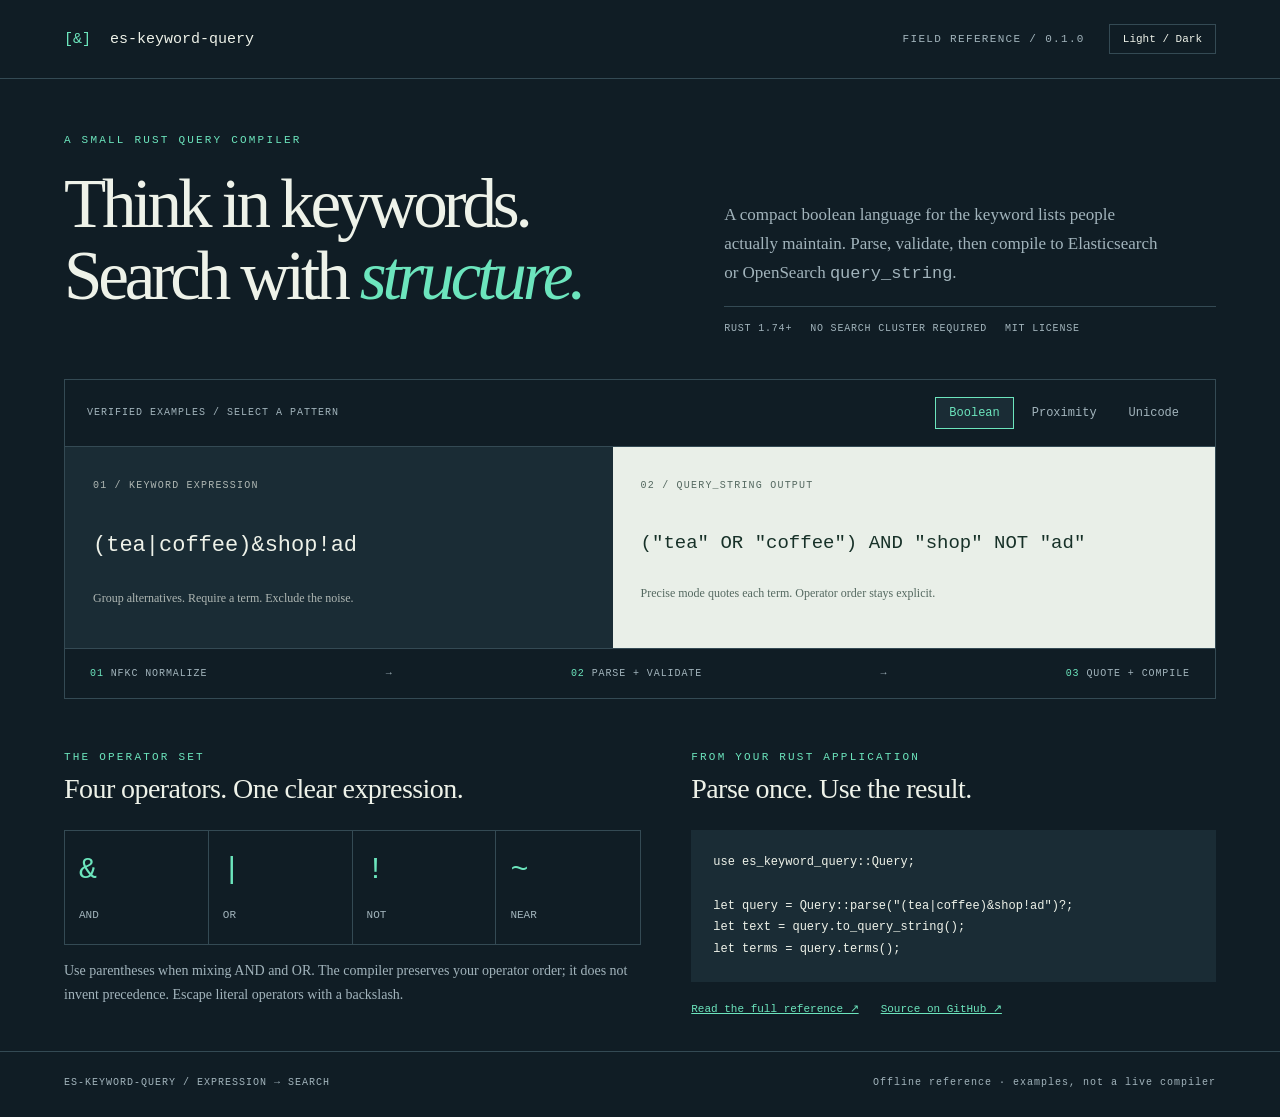
==== docs/index.html @ 901be53a "Give query compiler a field reference and harden query composition" ====
<!doctype html>
<html lang="en"><meta charset="utf-8"><meta name="viewport" content="width=device-width,initial-scale=1"><meta name="color-scheme" content="dark light"><title>es-keyword-query / Field reference</title>
<style>
:root{--bg:#101d25;--panel:#1a2c35;--ink:#eef2e9;--muted:#a2b4bc;--line:#344a54;--mint:#6ce5bd;--output:#e9efe8;--output-ink:#173128;color-scheme:dark}html.light{--bg:#eff1e9;--panel:#e2e7df;--ink:#132c35;--muted:#566e74;--line:#b4c6c5;--mint:#126e55;--output:#172c32;--output-ink:#e9f1e7;color-scheme:light}*{box-sizing:border-box}body{margin:0;background:var(--bg);color:var(--ink);font:15px Georgia,serif}a{color:inherit}button,code,pre,.mono{font-family:"SFMono-Regular",Consolas,monospace}button{cursor:pointer}button:focus-visible,a:focus-visible{outline:2px solid var(--mint);outline-offset:5px}header{display:flex;align-items:center;gap:24px;border-bottom:1px solid var(--line);padding:24px 5vw}header a{text-decoration:none;font:15px monospace}header .mark{color:var(--mint);margin-right:10px}header .edition{margin-left:auto;color:var(--muted);font:11px monospace;letter-spacing:.12em}button.theme{background:none;border:1px solid var(--line);color:var(--ink);padding:8px 13px;font-size:11px}main{max-width:1450px;margin:auto;padding:55px 5vw 30px}.eyebrow{font:11px monospace;letter-spacing:.2em;color:var(--mint)}.intro{display:grid;grid-template-columns:1.2fr 1fr;align-items:end;gap:70px;margin-bottom:45px}h1{font-size:clamp(43px,5.4vw,82px);line-height:1.04;letter-spacing:-.06em;font-weight:normal;margin:22px 0}h1 em{color:var(--mint);font-style:italic}.intro p{color:var(--muted);font-size:17px;line-height:1.7;max-width:440px}.meta{display:flex;gap:18px;border-top:1px solid var(--line);padding-top:16px;font:10px monospace;color:var(--muted);letter-spacing:.08em}.playground{border:1px solid var(--line)}.toolbar{display:flex;align-items:center;gap:20px;padding:17px 22px;border-bottom:1px solid var(--line)}.toolbar span{font:10px monospace;color:var(--muted);letter-spacing:.1em}.tabs{display:flex;flex-wrap:wrap;gap:4px;margin-left:auto}.tabs button{background:transparent;border:1px solid transparent;color:var(--muted);padding:8px 13px;font-size:12px}.tabs button[aria-pressed=true]{border-color:var(--mint);color:var(--mint);background:var(--panel)}.compile{display:grid;grid-template-columns:1fr 1.1fr}.source,.output{padding:28px;min-width:0}.source{background:var(--panel)}.output{background:var(--output);color:var(--output-ink)}.source small,.output small{font:10px monospace;letter-spacing:.12em;opacity:.7}.compile pre{white-space:pre-wrap;overflow-wrap:anywhere;font-size:22px;line-height:1.7;margin:35px 0 25px}.output pre{font-size:19px}.compile p{font-size:12px;opacity:.7;line-height:1.6}.flow{display:flex;align-items:center;justify-content:space-between;gap:15px;padding:19px 25px;font:10px monospace;letter-spacing:.09em;border-top:1px solid var(--line);color:var(--muted)}.flow b{color:var(--mint);font-weight:normal}.reference{display:grid;grid-template-columns:1.1fr 1fr;gap:50px;margin-top:52px}h2{font-size:28px;font-weight:normal;letter-spacing:-.02em;margin:10px 0 25px}.syntax{display:grid;grid-template-columns:repeat(4,1fr);border:1px solid var(--line)}.syntax div{border-right:1px solid var(--line);padding:22px 14px}.syntax div:last-child{border:0}.syntax code{display:block;color:var(--mint);font-size:30px;margin-bottom:18px}.syntax span{font:11px monospace;color:var(--muted)}.note{font-size:14px;line-height:1.7;color:var(--muted)}.install{background:var(--panel);padding:22px;font-size:12px;line-height:1.8;overflow:auto}.install pre{margin:0;white-space:pre-wrap;overflow-wrap:anywhere}.links{display:flex;gap:22px;margin-top:20px;font:11px monospace;color:var(--mint)}footer{border-top:1px solid var(--line);padding:25px 5vw;display:flex;justify-content:space-between;gap:15px;color:var(--muted);font:10px monospace;letter-spacing:.1em}@media(max-width:720px){header{padding:18px 20px;gap:12px}header .edition{display:none}.theme{margin-left:auto}main{padding:32px 20px}.intro,.compile,.reference{grid-template-columns:1fr;gap:22px}.intro{margin-bottom:26px}h1{font-size:50px}.intro p{font-size:16px}.toolbar{align-items:flex-start;flex-direction:column;gap:12px;padding:16px}.tabs{margin:0}.tabs button{padding:7px 10px}.compile{gap:0}.source,.output{padding:22px}.compile pre{font-size:20px;margin:24px 0}.output pre{font-size:17px}.flow{flex-wrap:wrap;line-height:2}.reference{margin-top:32px}.syntax div{padding:18px 12px}footer{line-height:1.6;font-size:9px}.meta{flex-wrap:wrap}}
</style>
<header><a href="../README.md"><span class="mark">[&amp;]</span> es-keyword-query</a><span class="edition">FIELD REFERENCE / 0.1.0</span><button class="theme" type="button" aria-label="Switch color theme">Light / Dark</button></header>
<main><section class="intro"><div><div class="eyebrow">A SMALL RUST QUERY COMPILER</div><h1>Think in keywords.<br />Search with <em>structure.</em></h1></div><div><p>A compact boolean language for the keyword lists people actually maintain. Parse, validate, then compile to Elasticsearch or OpenSearch <code>query_string</code>.</p><div class="meta"><span>RUST 1.74+</span><span>NO SEARCH CLUSTER REQUIRED</span><span>MIT LICENSE</span></div></div></section>
<section class="playground" aria-label="Verified compilation examples"><div class="toolbar"><span>VERIFIED EXAMPLES / SELECT A PATTERN</span><div class="tabs"><button aria-pressed="true" data-example="boolean">Boolean</button><button aria-pressed="false" data-example="proximity">Proximity</button><button aria-pressed="false" data-example="unicode">Unicode</button></div></div><div class="compile"><div class="source"><small>01 / KEYWORD EXPRESSION</small><pre id="input">(tea|coffee)&amp;shop!ad</pre><p id="source-note">Group alternatives. Require a term. Exclude the noise.</p></div><div class="output"><small>02 / QUERY_STRING OUTPUT</small><pre id="output">("tea" OR "coffee") AND "shop" NOT "ad"</pre><p>Precise mode quotes each term. Operator order stays explicit.</p></div></div><div class="flow"><span><b>01</b> NFKC NORMALIZE</span><span>→</span><span><b>02</b> PARSE + VALIDATE</span><span>→</span><span><b>03</b> QUOTE + COMPILE</span></div></section>
<section class="reference"><div><div class="eyebrow">THE OPERATOR SET</div><h2>Four operators. One clear expression.</h2><div class="syntax"><div><code>&amp;</code><span>AND</span></div><div><code>|</code><span>OR</span></div><div><code>!</code><span>NOT</span></div><div><code>~</code><span>NEAR</span></div></div><p class="note">Use parentheses when mixing AND and OR. The compiler preserves your operator order; it does not invent precedence. Escape literal operators with a backslash.</p></div><div><div class="eyebrow">FROM YOUR RUST APPLICATION</div><h2>Parse once. Use the result.</h2><div class="install"><pre>use es_keyword_query::Query;

let query = Query::parse("(tea|coffee)&amp;shop!ad")?;
let text = query.to_query_string();
let terms = query.terms();</pre></div><div class="links"><a href="../README.md">Read the full reference ↗</a><a href="https://github.com/NatLee/es-keyword-query">Source on GitHub ↗</a></div></div></section></main>
<footer><span>ES-KEYWORD-QUERY / EXPRESSION → SEARCH</span><span>Offline reference · examples, not a live compiler</span></footer>
<script>
const examples={boolean:['(tea|coffee)&shop!ad','("tea" OR "coffee") AND "shop" NOT "ad"','Group alternatives. Require a term. Exclude the noise.'],proximity:['(apple pie ~5)&bakery','("apple pie"~5) AND "bakery"','Match a phrase with an explicit slop of 5.'],unicode:['（茶｜咖啡）＆店','("茶" OR "咖啡") AND "店"','NFKC normalization accepts full-width operators.']};
document.querySelectorAll('[data-example]').forEach(button=>button.addEventListener('click',()=>{document.querySelectorAll('[data-example]').forEach(b=>b.setAttribute('aria-pressed',String(b===button)));const example=examples[button.dataset.example];document.querySelector('#input').textContent=example[0];document.querySelector('#output').textContent=example[1];document.querySelector('#source-note').textContent=example[2]}));document.querySelector('.theme').addEventListener('click',()=>document.documentElement.classList.toggle('light'));
</script></html>
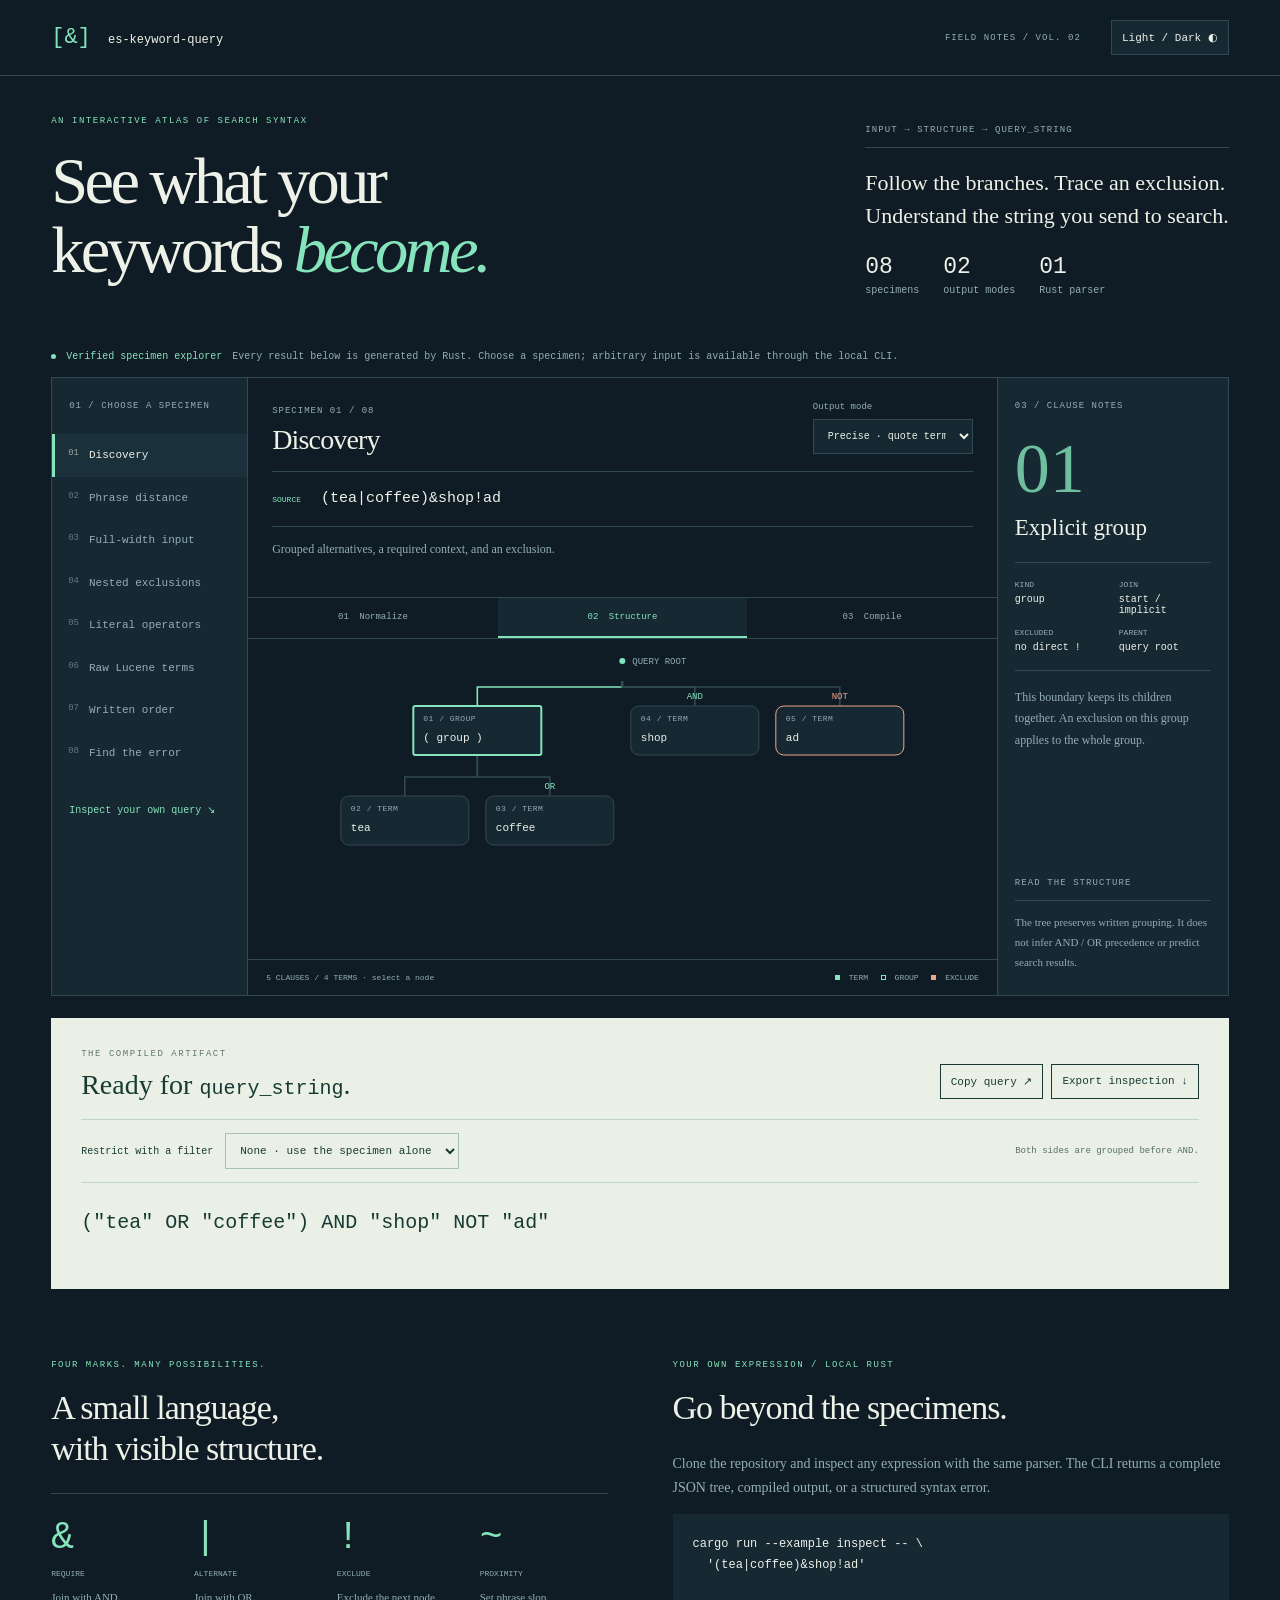
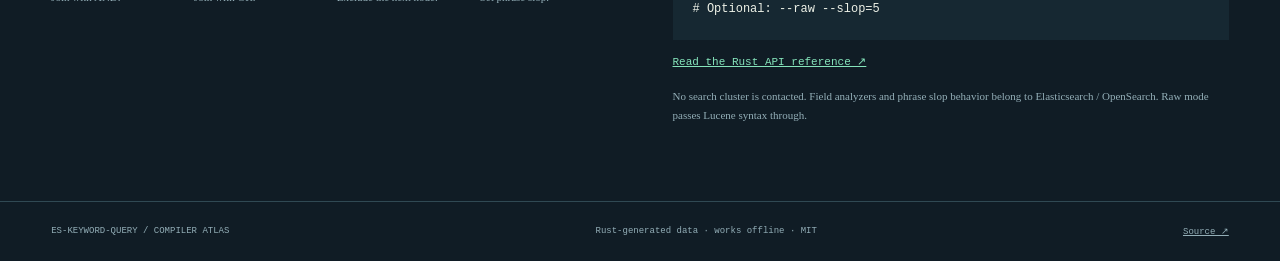
==== commit c578e731: "feat: add verified compiler atlas and clause inspection API" ====
--- a/docs/index.html
+++ b/docs/index.html
@@ -1,18 +1,175 @@
 <!doctype html>
-<html lang="en"><meta charset="utf-8"><meta name="viewport" content="width=device-width,initial-scale=1"><meta name="color-scheme" content="dark light"><title>es-keyword-query / Field reference</title>
-<style>
-:root{--bg:#101d25;--panel:#1a2c35;--ink:#eef2e9;--muted:#a2b4bc;--line:#344a54;--mint:#6ce5bd;--output:#e9efe8;--output-ink:#173128;color-scheme:dark}html.light{--bg:#eff1e9;--panel:#e2e7df;--ink:#132c35;--muted:#566e74;--line:#b4c6c5;--mint:#126e55;--output:#172c32;--output-ink:#e9f1e7;color-scheme:light}*{box-sizing:border-box}body{margin:0;background:var(--bg);color:var(--ink);font:15px Georgia,serif}a{color:inherit}button,code,pre,.mono{font-family:"SFMono-Regular",Consolas,monospace}button{cursor:pointer}button:focus-visible,a:focus-visible{outline:2px solid var(--mint);outline-offset:5px}header{display:flex;align-items:center;gap:24px;border-bottom:1px solid var(--line);padding:24px 5vw}header a{text-decoration:none;font:15px monospace}header .mark{color:var(--mint);margin-right:10px}header .edition{margin-left:auto;color:var(--muted);font:11px monospace;letter-spacing:.12em}button.theme{background:none;border:1px solid var(--line);color:var(--ink);padding:8px 13px;font-size:11px}main{max-width:1450px;margin:auto;padding:55px 5vw 30px}.eyebrow{font:11px monospace;letter-spacing:.2em;color:var(--mint)}.intro{display:grid;grid-template-columns:1.2fr 1fr;align-items:end;gap:70px;margin-bottom:45px}h1{font-size:clamp(43px,5.4vw,82px);line-height:1.04;letter-spacing:-.06em;font-weight:normal;margin:22px 0}h1 em{color:var(--mint);font-style:italic}.intro p{color:var(--muted);font-size:17px;line-height:1.7;max-width:440px}.meta{display:flex;gap:18px;border-top:1px solid var(--line);padding-top:16px;font:10px monospace;color:var(--muted);letter-spacing:.08em}.playground{border:1px solid var(--line)}.toolbar{display:flex;align-items:center;gap:20px;padding:17px 22px;border-bottom:1px solid var(--line)}.toolbar span{font:10px monospace;color:var(--muted);letter-spacing:.1em}.tabs{display:flex;flex-wrap:wrap;gap:4px;margin-left:auto}.tabs button{background:transparent;border:1px solid transparent;color:var(--muted);padding:8px 13px;font-size:12px}.tabs button[aria-pressed=true]{border-color:var(--mint);color:var(--mint);background:var(--panel)}.compile{display:grid;grid-template-columns:1fr 1.1fr}.source,.output{padding:28px;min-width:0}.source{background:var(--panel)}.output{background:var(--output);color:var(--output-ink)}.source small,.output small{font:10px monospace;letter-spacing:.12em;opacity:.7}.compile pre{white-space:pre-wrap;overflow-wrap:anywhere;font-size:22px;line-height:1.7;margin:35px 0 25px}.output pre{font-size:19px}.compile p{font-size:12px;opacity:.7;line-height:1.6}.flow{display:flex;align-items:center;justify-content:space-between;gap:15px;padding:19px 25px;font:10px monospace;letter-spacing:.09em;border-top:1px solid var(--line);color:var(--muted)}.flow b{color:var(--mint);font-weight:normal}.reference{display:grid;grid-template-columns:1.1fr 1fr;gap:50px;margin-top:52px}h2{font-size:28px;font-weight:normal;letter-spacing:-.02em;margin:10px 0 25px}.syntax{display:grid;grid-template-columns:repeat(4,1fr);border:1px solid var(--line)}.syntax div{border-right:1px solid var(--line);padding:22px 14px}.syntax div:last-child{border:0}.syntax code{display:block;color:var(--mint);font-size:30px;margin-bottom:18px}.syntax span{font:11px monospace;color:var(--muted)}.note{font-size:14px;line-height:1.7;color:var(--muted)}.install{background:var(--panel);padding:22px;font-size:12px;line-height:1.8;overflow:auto}.install pre{margin:0;white-space:pre-wrap;overflow-wrap:anywhere}.links{display:flex;gap:22px;margin-top:20px;font:11px monospace;color:var(--mint)}footer{border-top:1px solid var(--line);padding:25px 5vw;display:flex;justify-content:space-between;gap:15px;color:var(--muted);font:10px monospace;letter-spacing:.1em}@media(max-width:720px){header{padding:18px 20px;gap:12px}header .edition{display:none}.theme{margin-left:auto}main{padding:32px 20px}.intro,.compile,.reference{grid-template-columns:1fr;gap:22px}.intro{margin-bottom:26px}h1{font-size:50px}.intro p{font-size:16px}.toolbar{align-items:flex-start;flex-direction:column;gap:12px;padding:16px}.tabs{margin:0}.tabs button{padding:7px 10px}.compile{gap:0}.source,.output{padding:22px}.compile pre{font-size:20px;margin:24px 0}.output pre{font-size:17px}.flow{flex-wrap:wrap;line-height:2}.reference{margin-top:32px}.syntax div{padding:18px 12px}footer{line-height:1.6;font-size:9px}.meta{flex-wrap:wrap}}
-</style>
-<header><a href="../README.md"><span class="mark">[&amp;]</span> es-keyword-query</a><span class="edition">FIELD REFERENCE / 0.1.0</span><button class="theme" type="button" aria-label="Switch color theme">Light / Dark</button></header>
-<main><section class="intro"><div><div class="eyebrow">A SMALL RUST QUERY COMPILER</div><h1>Think in keywords.<br />Search with <em>structure.</em></h1></div><div><p>A compact boolean language for the keyword lists people actually maintain. Parse, validate, then compile to Elasticsearch or OpenSearch <code>query_string</code>.</p><div class="meta"><span>RUST 1.74+</span><span>NO SEARCH CLUSTER REQUIRED</span><span>MIT LICENSE</span></div></div></section>
-<section class="playground" aria-label="Verified compilation examples"><div class="toolbar"><span>VERIFIED EXAMPLES / SELECT A PATTERN</span><div class="tabs"><button aria-pressed="true" data-example="boolean">Boolean</button><button aria-pressed="false" data-example="proximity">Proximity</button><button aria-pressed="false" data-example="unicode">Unicode</button></div></div><div class="compile"><div class="source"><small>01 / KEYWORD EXPRESSION</small><pre id="input">(tea|coffee)&amp;shop!ad</pre><p id="source-note">Group alternatives. Require a term. Exclude the noise.</p></div><div class="output"><small>02 / QUERY_STRING OUTPUT</small><pre id="output">("tea" OR "coffee") AND "shop" NOT "ad"</pre><p>Precise mode quotes each term. Operator order stays explicit.</p></div></div><div class="flow"><span><b>01</b> NFKC NORMALIZE</span><span>→</span><span><b>02</b> PARSE + VALIDATE</span><span>→</span><span><b>03</b> QUOTE + COMPILE</span></div></section>
-<section class="reference"><div><div class="eyebrow">THE OPERATOR SET</div><h2>Four operators. One clear expression.</h2><div class="syntax"><div><code>&amp;</code><span>AND</span></div><div><code>|</code><span>OR</span></div><div><code>!</code><span>NOT</span></div><div><code>~</code><span>NEAR</span></div></div><p class="note">Use parentheses when mixing AND and OR. The compiler preserves your operator order; it does not invent precedence. Escape literal operators with a backslash.</p></div><div><div class="eyebrow">FROM YOUR RUST APPLICATION</div><h2>Parse once. Use the result.</h2><div class="install"><pre>use es_keyword_query::Query;
+<html lang="en">
+  <head>
+    <meta charset="utf-8" />
+    <meta name="viewport" content="width=device-width, initial-scale=1" />
+    <meta name="color-scheme" content="dark light" />
+    <title>Compiler Atlas · es-keyword-query</title>
+    <link rel="stylesheet" href="atlas.css" />
+  </head>
+  <body>
+    <header class="masthead">
+      <a href="../README.md" class="brand"><span>[&]</span> es-keyword-query</a
+      ><span class="edition">FIELD NOTES / VOL. 02</span
+      ><button id="theme" aria-label="Switch color theme">
+        Light / Dark ◐
+      </button>
+    </header>
+    <main>
+      <section class="intro">
+        <div>
+          <div class="eyebrow">AN INTERACTIVE ATLAS OF SEARCH SYNTAX</div>
+          <h1>See what your<br />keywords <em>become.</em></h1>
+        </div>
+        <div class="intro-note">
+          <span class="tiny-rule">INPUT → STRUCTURE → QUERY_STRING</span>
+          <p>
+            Follow the branches. Trace an exclusion.<br />Understand the string
+            you send to search.
+          </p>
+          <div class="ledger">
+            <span><b>08</b> specimens</span><span><b>02</b> output modes</span
+            ><span><b>01</b> Rust parser</span>
+          </div>
+        </div>
+      </section>
+      <div class="atlas-notice">
+        <span class="live-dot"></span><strong>Verified specimen explorer</strong
+        ><span
+          >Every result below is generated by Rust. Choose a specimen; arbitrary
+          input is available through the local CLI.</span
+        >
+      </div>
+      <section class="atlas" aria-label="Compiler explorer">
+        <aside class="specimen-drawer">
+          <div class="panel-kicker">01 / CHOOSE A SPECIMEN</div>
+          <div id="specimens" class="specimens"></div>
+          <a class="cli-link" href="#local-cli">Inspect your own query ↘</a>
+        </aside>
+        <div class="explorer">
+          <div class="specimen-heading">
+            <div>
+              <span id="specimen-number" class="panel-kicker"></span>
+              <h2 id="specimen-title"></h2>
+            </div>
+            <label class="mode-label"
+              >Output mode<select id="mode">
+                <option value="0">Precise · quote terms</option>
+                <option value="1">Raw · pass through</option>
+              </select></label
+            >
+          </div>
+          <div class="input-strip">
+            <span>SOURCE</span><code id="source"></code>
+          </div>
+          <p id="specimen-note" class="specimen-note"></p>
+          <div class="stages" role="tablist" aria-label="Compiler stage">
+            <button role="tab" aria-selected="false" data-stage="normalize">
+              01 <span>Normalize</span></button
+            ><button role="tab" aria-selected="true" data-stage="structure">
+              02 <span>Structure</span></button
+            ><button role="tab" aria-selected="false" data-stage="emit">
+              03 <span>Compile</span>
+            </button>
+          </div>
+          <div
+            id="stage-panel"
+            class="stage-panel"
+            role="tabpanel"
+            tabindex="0"
+          ></div>
+          <div class="diagram-footer">
+            <span id="diagram-caption"></span
+            ><span
+              ><i class="legend-term"></i> TERM
+              <i class="legend-group"></i> GROUP
+              <i class="legend-not"></i> EXCLUDE</span
+            >
+          </div>
+        </div>
+        <aside class="inspector">
+          <div class="panel-kicker">03 / CLAUSE NOTES</div>
+          <div id="clause-notes" aria-live="polite"></div>
+          <div class="inspector-foot">
+            <span class="tiny-rule">READ THE STRUCTURE</span>
+            <p>
+              The tree preserves written grouping. It does not infer AND / OR
+              precedence or predict search results.
+            </p>
+          </div>
+        </aside>
+      </section>
+      <section class="output-workbench">
+        <div class="output-header">
+          <div>
+            <span class="eyebrow">THE COMPILED ARTIFACT</span>
+            <h2>Ready for <code>query_string</code>.</h2>
+          </div>
+          <div class="output-actions">
+            <button id="copy">Copy query ↗</button
+            ><button id="download">Export inspection ↓</button>
+          </div>
+        </div>
+        <div class="filter-row">
+          <label for="filter">Restrict with a filter</label
+          ><select id="filter">
+            <option value="">None · use the specimen alone</option></select
+          ><span>Both sides are grouped before AND.</span>
+        </div>
+        <pre id="compiled" tabindex="0"></pre>
+        <p id="copy-status" role="status"></p>
+      </section>
+      <section class="field-guide">
+        <div class="operator-guide">
+          <span class="eyebrow">FOUR MARKS. MANY POSSIBILITIES.</span>
+          <h2>A small language,<br />with visible structure.</h2>
+          <div class="operator-grid">
+            <div>
+              <b>&amp;</b><span>REQUIRE</span>
+              <p>Join with AND.</p>
+            </div>
+            <div>
+              <b>|</b><span>ALTERNATE</span>
+              <p>Join with OR.</p>
+            </div>
+            <div>
+              <b>!</b><span>EXCLUDE</span>
+              <p>Exclude the next node.</p>
+            </div>
+            <div>
+              <b>~</b><span>PROXIMITY</span>
+              <p>Set phrase slop.</p>
+            </div>
+          </div>
+        </div>
+        <div id="local-cli" class="local-cli">
+          <span class="eyebrow">YOUR OWN EXPRESSION / LOCAL RUST</span>
+          <h2>Go beyond the specimens.</h2>
+          <p>
+            Clone the repository and inspect any expression with the same
+            parser. The CLI returns a complete JSON tree, compiled output, or a
+            structured syntax error.
+          </p>
+          <pre>
+cargo run --example inspect -- \
+  '(tea|coffee)&amp;shop!ad'
 
-let query = Query::parse("(tea|coffee)&amp;shop!ad")?;
-let text = query.to_query_string();
-let terms = query.terms();</pre></div><div class="links"><a href="../README.md">Read the full reference ↗</a><a href="https://github.com/NatLee/es-keyword-query">Source on GitHub ↗</a></div></div></section></main>
-<footer><span>ES-KEYWORD-QUERY / EXPRESSION → SEARCH</span><span>Offline reference · examples, not a live compiler</span></footer>
-<script>
-const examples={boolean:['(tea|coffee)&shop!ad','("tea" OR "coffee") AND "shop" NOT "ad"','Group alternatives. Require a term. Exclude the noise.'],proximity:['(apple pie ~5)&bakery','("apple pie"~5) AND "bakery"','Match a phrase with an explicit slop of 5.'],unicode:['（茶｜咖啡）＆店','("茶" OR "咖啡") AND "店"','NFKC normalization accepts full-width operators.']};
-document.querySelectorAll('[data-example]').forEach(button=>button.addEventListener('click',()=>{document.querySelectorAll('[data-example]').forEach(b=>b.setAttribute('aria-pressed',String(b===button)));const example=examples[button.dataset.example];document.querySelector('#input').textContent=example[0];document.querySelector('#output').textContent=example[1];document.querySelector('#source-note').textContent=example[2]}));document.querySelector('.theme').addEventListener('click',()=>document.documentElement.classList.toggle('light'));
-</script></html>+# Optional: --raw --slop=5</pre>
+          <a href="../README.md">Read the Rust API reference ↗</a>
+          <p class="footnote">
+            No search cluster is contacted. Field analyzers and phrase slop
+            behavior belong to Elasticsearch / OpenSearch. Raw mode passes
+            Lucene syntax through.
+          </p>
+        </div>
+      </section>
+    </main>
+    <footer>
+      <span>ES-KEYWORD-QUERY / COMPILER ATLAS</span
+      ><span>Rust-generated data · works offline · MIT</span
+      ><a href="https://github.com/NatLee/es-keyword-query">Source ↗</a>
+    </footer>
+    <script src="atlas-data.js"></script>
+    <script src="atlas.js"></script>
+  </body>
+</html>
--- a/docs/atlas.css
+++ b/docs/atlas.css
@@ -0,0 +1,827 @@
+:root {
+  --bg: #101c25;
+  --panel: #162832;
+  --panel2: #1a303a;
+  --ink: #edf1e7;
+  --muted: #93aeb7;
+  --line: #304953;
+  --mint: #85e4bb;
+  --coral: #f1a38a;
+  --paper: #eaf0e5;
+  --paperink: #173b32;
+  color-scheme: dark;
+}
+html.light {
+  --bg: #f1f2e9;
+  --panel: #e4e9df;
+  --panel2: #d9e2d5;
+  --ink: #183338;
+  --muted: #516c70;
+  --line: #b8c9bc;
+  --mint: #17654b;
+  --coral: #a3472d;
+  --paper: #173b32;
+  --paperink: #f0f4e8;
+  color-scheme: light;
+}
+* {
+  box-sizing: border-box;
+}
+body {
+  margin: 0;
+  background: var(--bg);
+  color: var(--ink);
+  font:
+    15px Georgia,
+    "Times New Roman",
+    serif;
+}
+button,
+select,
+code,
+pre,
+.eyebrow,
+.panel-kicker,
+.tiny-rule,
+.masthead,
+.ledger,
+.atlas-notice,
+.diagram-footer,
+.filter-row,
+footer {
+  font-family: "SFMono-Regular", Consolas, monospace;
+}
+button,
+select {
+  font-size: 11px;
+  color: var(--ink);
+  background: var(--panel);
+  border: 1px solid var(--line);
+  padding: 10px;
+  cursor: pointer;
+}
+button:hover,
+select:hover {
+  border-color: var(--mint);
+}
+button:focus-visible,
+a:focus-visible,
+select:focus-visible,
+[tabindex]:focus-visible {
+  outline: 2px solid var(--mint);
+  outline-offset: 3px;
+}
+button:disabled {
+  opacity: 0.4;
+  cursor: not-allowed;
+}
+a {
+  color: inherit;
+}
+pre,
+code {
+  overflow-wrap: anywhere;
+}
+pre {
+  white-space: pre-wrap;
+}
+h1,
+h2,
+p {
+  margin-top: 0;
+}
+.masthead {
+  display: flex;
+  align-items: center;
+  gap: 30px;
+  border-bottom: 1px solid var(--line);
+  padding: 20px 4vw;
+  font-size: 12px;
+}
+.brand {
+  text-decoration: none;
+}
+.brand > span {
+  color: var(--mint);
+  font-size: 22px;
+  margin-right: 10px;
+}
+.edition {
+  margin-left: auto;
+  letter-spacing: 0.12em;
+  color: var(--muted);
+  font-size: 9px;
+}
+main {
+  max-width: 1600px;
+  margin: auto;
+  padding: 40px 4vw 65px;
+}
+.intro {
+  display: grid;
+  grid-template-columns: 1.1fr 1fr;
+  align-items: center;
+  gap: 50px;
+  margin: 0 0 32px;
+}
+.eyebrow {
+  font-size: 9px;
+  letter-spacing: 0.17em;
+  color: var(--mint);
+}
+h1 {
+  font-size: clamp(45px, 5.2vw, 78px);
+  font-weight: 400;
+  letter-spacing: -0.055em;
+  line-height: 1.04;
+  margin: 20px 0;
+}
+h1 em {
+  color: var(--mint);
+}
+.intro-note {
+  max-width: 440px;
+  margin-left: auto;
+}
+.tiny-rule {
+  display: block;
+  font-size: 9px;
+  letter-spacing: 0.12em;
+  color: var(--muted);
+  border-bottom: 1px solid var(--line);
+  padding-bottom: 12px;
+}
+.intro-note p {
+  font-size: 22px;
+  line-height: 1.5;
+  margin: 18px 0 22px;
+}
+.ledger {
+  display: flex;
+  gap: 24px;
+  font-size: 10px;
+  color: var(--muted);
+}
+.ledger b {
+  font-weight: 400;
+  font-size: 23px;
+  display: block;
+  color: var(--ink);
+  margin-bottom: 5px;
+}
+.atlas-notice {
+  display: flex;
+  align-items: center;
+  gap: 10px;
+  line-height: 1.7;
+  padding: 12px 0;
+  font-size: 10px;
+  color: var(--muted);
+}
+.atlas-notice strong {
+  font-weight: 500;
+  color: var(--mint);
+  white-space: nowrap;
+}
+.live-dot {
+  width: 5px;
+  height: 5px;
+  border-radius: 50%;
+  background: var(--mint);
+  flex-shrink: 0;
+}
+.atlas {
+  display: grid;
+  grid-template-columns: 195px minmax(0, 1fr) 230px;
+  border: 1px solid var(--line);
+}
+.specimen-drawer,
+.inspector {
+  background: var(--panel);
+  padding: 23px 17px;
+}
+.panel-kicker {
+  font-size: 9px;
+  letter-spacing: 0.11em;
+  color: var(--muted);
+}
+.specimens {
+  margin: 23px -17px 26px;
+}
+.specimens button {
+  border: 0;
+  border-left: 3px solid transparent;
+  background: transparent;
+  padding: 13px 13px;
+  display: flex;
+  gap: 10px;
+  text-align: left;
+  width: 100%;
+  font-size: 11px;
+  color: var(--muted);
+  line-height: 1.5;
+}
+.specimens button span {
+  font-size: 9px;
+  opacity: 0.6;
+}
+.specimens button[aria-pressed="true"] {
+  background: var(--panel2);
+  border-left-color: var(--mint);
+  color: var(--ink);
+}
+.cli-link {
+  color: var(--mint);
+  font: 10px monospace;
+  text-decoration: none;
+}
+.explorer {
+  min-width: 0;
+  border-inline: 1px solid var(--line);
+}
+.specimen-heading {
+  display: flex;
+  justify-content: space-between;
+  align-items: center;
+  gap: 12px;
+  padding: 22px 24px 15px;
+}
+.specimen-heading h2 {
+  font-weight: 400;
+  font-size: 28px;
+  margin: 7px 0 0;
+  letter-spacing: -0.03em;
+}
+.mode-label {
+  display: flex;
+  flex-direction: column;
+  gap: 7px;
+  font: 9px monospace;
+  color: var(--muted);
+}
+.mode-label select {
+  max-width: 160px;
+  font-size: 10px;
+}
+.input-strip {
+  display: flex;
+  gap: 20px;
+  align-items: baseline;
+  margin: 0 24px;
+  padding: 15px 0;
+  border-block: 1px solid var(--line);
+}
+.input-strip > span {
+  font: 8px monospace;
+  color: var(--mint);
+  flex-shrink: 0;
+}
+.input-strip code {
+  font-size: 15px;
+  line-height: 1.6;
+  min-width: 0;
+}
+.specimen-note {
+  color: var(--muted);
+  font-size: 12px;
+  line-height: 1.7;
+  margin: 12px 24px 18px;
+  min-height: 40px;
+}
+.stages {
+  display: flex;
+  border-block: 1px solid var(--line);
+}
+.stages button {
+  flex: 1;
+  border: 0;
+  border-bottom: 2px solid transparent;
+  background: transparent;
+  color: var(--muted);
+  font-size: 9px;
+  padding: 14px 8px;
+}
+.stages button span {
+  margin-left: 5px;
+}
+.stages button[aria-selected="true"] {
+  color: var(--mint);
+  border-bottom-color: var(--mint);
+  background: var(--panel);
+}
+.stage-panel {
+  min-height: 320px;
+  overflow: auto;
+  background-image: radial-gradient(var(--line) 0.7px, transparent 0.7px);
+  background-size: 18px 18px;
+}
+.tree {
+  display: block;
+  width: 100%;
+  min-width: 490px;
+  height: 320px;
+}
+.tree .wire {
+  stroke: var(--line);
+  stroke-width: 1.6;
+  fill: none;
+}
+.tree .wire.active {
+  stroke: var(--mint);
+}
+.tree .node {
+  cursor: pointer;
+  outline: none;
+}
+.tree rect {
+  fill: var(--panel);
+  stroke: var(--line);
+  stroke-width: 1;
+}
+.tree .node:hover rect,
+.tree .node:focus rect,
+.tree .selected rect {
+  stroke: var(--mint);
+  stroke-width: 2;
+}
+.tree .exclude rect {
+  stroke: var(--coral);
+}
+.tree text {
+  fill: var(--ink);
+  font: 11px monospace;
+  pointer-events: none;
+}
+.tree .node-kind {
+  font: 8px monospace;
+  fill: var(--muted);
+  letter-spacing: 0.06em;
+}
+.tree .node-op {
+  fill: var(--mint);
+  font: 9px monospace;
+}
+.tree .exclude .node-op {
+  fill: var(--coral);
+}
+.root-node text {
+  fill: var(--muted);
+  font-size: 9px;
+}
+.root-node circle {
+  fill: var(--mint);
+}
+.diagram-footer {
+  padding: 13px 18px;
+  display: flex;
+  justify-content: space-between;
+  gap: 10px;
+  flex-wrap: wrap;
+  color: var(--muted);
+  font-size: 8px;
+  border-top: 1px solid var(--line);
+}
+.diagram-footer i {
+  display: inline-block;
+  width: 5px;
+  height: 5px;
+  margin: 0 4px 0 8px;
+  background: var(--mint);
+}
+.diagram-footer .legend-group {
+  border: 1px solid var(--mint);
+  background: transparent;
+}
+.diagram-footer .legend-not {
+  background: var(--coral);
+}
+.inspector {
+  display: flex;
+  flex-direction: column;
+}
+.clause-number {
+  font:
+    70px/1 Georgia,
+    serif;
+  color: var(--mint);
+  opacity: 0.8;
+  margin: 23px 0 8px;
+}
+.clause-label {
+  font-size: 23px;
+  line-height: 1.4;
+  overflow-wrap: anywhere;
+  margin-bottom: 17px;
+}
+.clause-meta {
+  display: grid;
+  grid-template-columns: 1fr 1fr;
+  font: 10px monospace;
+  gap: 12px;
+  border-block: 1px solid var(--line);
+  padding: 17px 0;
+  margin-bottom: 16px;
+}
+.clause-meta dt {
+  font-size: 8px;
+  color: var(--muted);
+  margin-bottom: 5px;
+}
+.clause-meta dd {
+  margin: 0;
+}
+.clause-output {
+  font-size: 11px;
+  line-height: 1.8;
+  color: var(--mint);
+  background: var(--bg);
+  padding: 10px;
+}
+.inspector p {
+  font-size: 12px;
+  color: var(--muted);
+  line-height: 1.8;
+}
+.inspector-foot {
+  margin-top: auto;
+  padding-top: 20px;
+}
+.inspector-foot p {
+  font-size: 11px;
+  margin: 12px 0 0;
+}
+.stage-explanation {
+  padding: 30px;
+  display: flex;
+  flex-direction: column;
+  justify-content: center;
+  min-height: 320px;
+}
+.stage-explanation span {
+  font: 9px monospace;
+  letter-spacing: 0.12em;
+  color: var(--mint);
+}
+.stage-explanation pre {
+  font-size: 20px;
+  line-height: 1.6;
+  margin: 17px 0 22px;
+}
+.stage-explanation p {
+  color: var(--muted);
+  font-size: 13px;
+  line-height: 1.8;
+  margin: 0;
+}
+.error-pane {
+  border-left: 3px solid var(--coral);
+  margin: 25px;
+  padding: 20px;
+  background: var(--panel);
+}
+.error-pane h3 {
+  font-weight: 400;
+  font-size: 23px;
+}
+.error-pane p {
+  color: var(--coral);
+  font-family: monospace;
+  font-size: 12px;
+  line-height: 1.7;
+}
+.output-workbench {
+  background: var(--paper);
+  color: var(--paperink);
+  padding: 25px 30px;
+  margin-top: 22px;
+  position: relative;
+}
+.output-header {
+  display: flex;
+  align-items: center;
+  justify-content: space-between;
+  gap: 20px;
+}
+.output-workbench .eyebrow {
+  color: inherit;
+  opacity: 0.65;
+}
+.output-workbench h2 {
+  font-size: 28px;
+  font-weight: 400;
+  margin: 9px 0 18px;
+}
+.output-workbench h2 code {
+  font-size: 20px;
+}
+.output-actions {
+  display: flex;
+  gap: 8px;
+}
+.output-actions button {
+  background: transparent;
+  color: inherit;
+  border-color: currentColor;
+}
+.filter-row {
+  display: flex;
+  align-items: center;
+  gap: 12px;
+  flex-wrap: wrap;
+  border-block: 1px solid #719a8355;
+  padding: 13px 0;
+  font-size: 10px;
+}
+.filter-row select {
+  background: transparent;
+  color: inherit;
+  border-color: #719a8388;
+  max-width: 250px;
+}
+.filter-row > span {
+  margin-left: auto;
+  opacity: 0.7;
+  font-size: 9px;
+}
+.output-workbench pre {
+  font-size: 20px;
+  line-height: 1.7;
+  margin: 23px 0 5px;
+  min-height: 38px;
+}
+.output-workbench #copy-status {
+  font: 10px monospace;
+  margin: 6px 0 0;
+  min-height: 14px;
+}
+.field-guide {
+  display: grid;
+  grid-template-columns: 1fr 1fr;
+  gap: 65px;
+  margin-top: 65px;
+}
+.field-guide h2 {
+  font-size: 34px;
+  font-weight: 400;
+  letter-spacing: -0.03em;
+  line-height: 1.2;
+  margin: 17px 0 23px;
+}
+.operator-grid {
+  display: grid;
+  grid-template-columns: repeat(4, 1fr);
+  border-top: 1px solid var(--line);
+  padding-top: 22px;
+  gap: 15px;
+}
+.operator-grid b {
+  display: block;
+  font: 38px monospace;
+  color: var(--mint);
+  font-weight: 400;
+}
+.operator-grid span {
+  font: 8px monospace;
+  color: var(--muted);
+  display: block;
+  margin: 10px 0;
+}
+.operator-grid p {
+  font-size: 11px;
+  line-height: 1.8;
+  color: var(--muted);
+}
+.local-cli p {
+  font-size: 14px;
+  line-height: 1.7;
+  color: var(--muted);
+}
+.local-cli pre {
+  background: var(--panel);
+  padding: 20px;
+  font-size: 12px;
+  line-height: 1.8;
+}
+.local-cli a {
+  font: 11px monospace;
+  color: var(--mint);
+}
+.local-cli .footnote {
+  font-size: 11px;
+  margin-top: 18px;
+}
+footer {
+  padding: 24px 4vw;
+  border-top: 1px solid var(--line);
+  display: flex;
+  justify-content: space-between;
+  gap: 15px;
+  font-size: 9px;
+  color: var(--muted);
+}
+@media (max-width: 1150px) {
+  .atlas {
+    grid-template-columns: 170px minmax(0, 1fr);
+  }
+  .inspector {
+    grid-column: 1/-1;
+    display: grid;
+    grid-template-columns: 1fr 2fr 1fr;
+    align-items: center;
+    gap: 20px;
+    border-top: 1px solid var(--line);
+  }
+  .clause-number {
+    font-size: 35px;
+    margin: 5px 0;
+  }
+  .clause-label {
+    font-size: 20px;
+    margin: 0;
+  }
+  .clause-meta {
+    margin: 10px 0;
+    padding: 10px 0;
+  }
+  .inspector-foot {
+    padding: 0;
+  }
+  .explorer {
+    border-right: 0;
+  }
+  .intro {
+    gap: 30px;
+  }
+}
+@media (max-width: 720px) {
+  .masthead {
+    padding: 17px 20px;
+    gap: 10px;
+  }
+  .edition {
+    display: none;
+  }
+  .masthead button {
+    margin-left: auto;
+    font-size: 9px;
+  }
+  main {
+    padding: 30px 18px 40px;
+  }
+  .intro {
+    grid-template-columns: 1fr;
+    gap: 10px;
+  }
+  .intro-note {
+    margin: 0;
+    max-width: none;
+  }
+  .intro-note p {
+    font-size: 18px;
+  }
+  .ledger {
+    gap: 30px;
+  }
+  h1 {
+    font-size: 52px;
+  }
+  .atlas-notice {
+    align-items: flex-start;
+    flex-wrap: wrap;
+    gap: 7px;
+  }
+  .atlas-notice > span:last-child {
+    flex-basis: 100%;
+    padding-bottom: 8px;
+  }
+  .live-dot {
+    margin-top: 6px;
+  }
+  .atlas {
+    grid-template-columns: 1fr;
+  }
+  .specimen-drawer {
+    padding: 16px;
+  }
+  .specimens {
+    display: flex;
+    overflow-x: auto;
+    margin: 15px -16px;
+  }
+  .specimens button {
+    width: 140px;
+    flex-shrink: 0;
+    border-left: 0;
+    border-bottom: 2px solid transparent;
+    padding: 12px;
+  }
+  .specimens button[aria-pressed="true"] {
+    border-bottom-color: var(--mint);
+  }
+  .explorer {
+    border-left: 0;
+    border-top: 1px solid var(--line);
+  }
+  .specimen-heading {
+    padding: 20px 16px 15px;
+  }
+  .specimen-heading h2 {
+    font-size: 25px;
+  }
+  .mode-label select {
+    max-width: 135px;
+  }
+  .input-strip {
+    margin-inline: 16px;
+    gap: 12px;
+  }
+  .specimen-note {
+    margin-inline: 16px;
+  }
+  .inspector {
+    display: block;
+    padding: 20px;
+  }
+  .inspector #clause-notes {
+    margin-top: 10px;
+  }
+  .clause-number {
+    float: left;
+    margin-right: 18px;
+  }
+  .clause-meta {
+    clear: both;
+  }
+  .inspector-foot {
+    padding-top: 10px;
+  }
+  .stage-panel {
+    min-height: 300px;
+  }
+  .output-workbench {
+    padding: 23px 20px;
+  }
+  .output-header {
+    align-items: flex-start;
+    flex-direction: column;
+    gap: 0;
+  }
+  .output-actions {
+    margin-bottom: 16px;
+  }
+  .output-workbench h2 {
+    font-size: 26px;
+  }
+  .filter-row > span {
+    margin-left: 0;
+  }
+  .filter-row select {
+    max-width: 100%;
+  }
+  .output-workbench pre {
+    font-size: 16px;
+  }
+  .field-guide {
+    grid-template-columns: 1fr;
+    gap: 32px;
+    margin-top: 40px;
+  }
+  .field-guide h2 {
+    font-size: 30px;
+  }
+  footer {
+    flex-wrap: wrap;
+    font-size: 8px;
+  }
+  .diagram-footer {
+    font-size: 7px;
+  }
+  .stage-explanation {
+    padding: 24px;
+  }
+  .stage-explanation pre {
+    font-size: 17px;
+  }
+}
+@media (prefers-reduced-motion: no-preference) {
+  .node rect {
+    transition: stroke 0.15s;
+  }
+  .atlas {
+    animation: arrive 0.5s ease both;
+  }
+  @keyframes arrive {
+    from {
+      opacity: 0;
+      transform: translateY(10px);
+    }
+    to {
+      opacity: 1;
+      transform: none;
+    }
+  }
+}
+/* Allow the horizontal specimen strip to scroll inside its mobile grid track. */
+.specimen-drawer {
+  min-width: 0;
+}
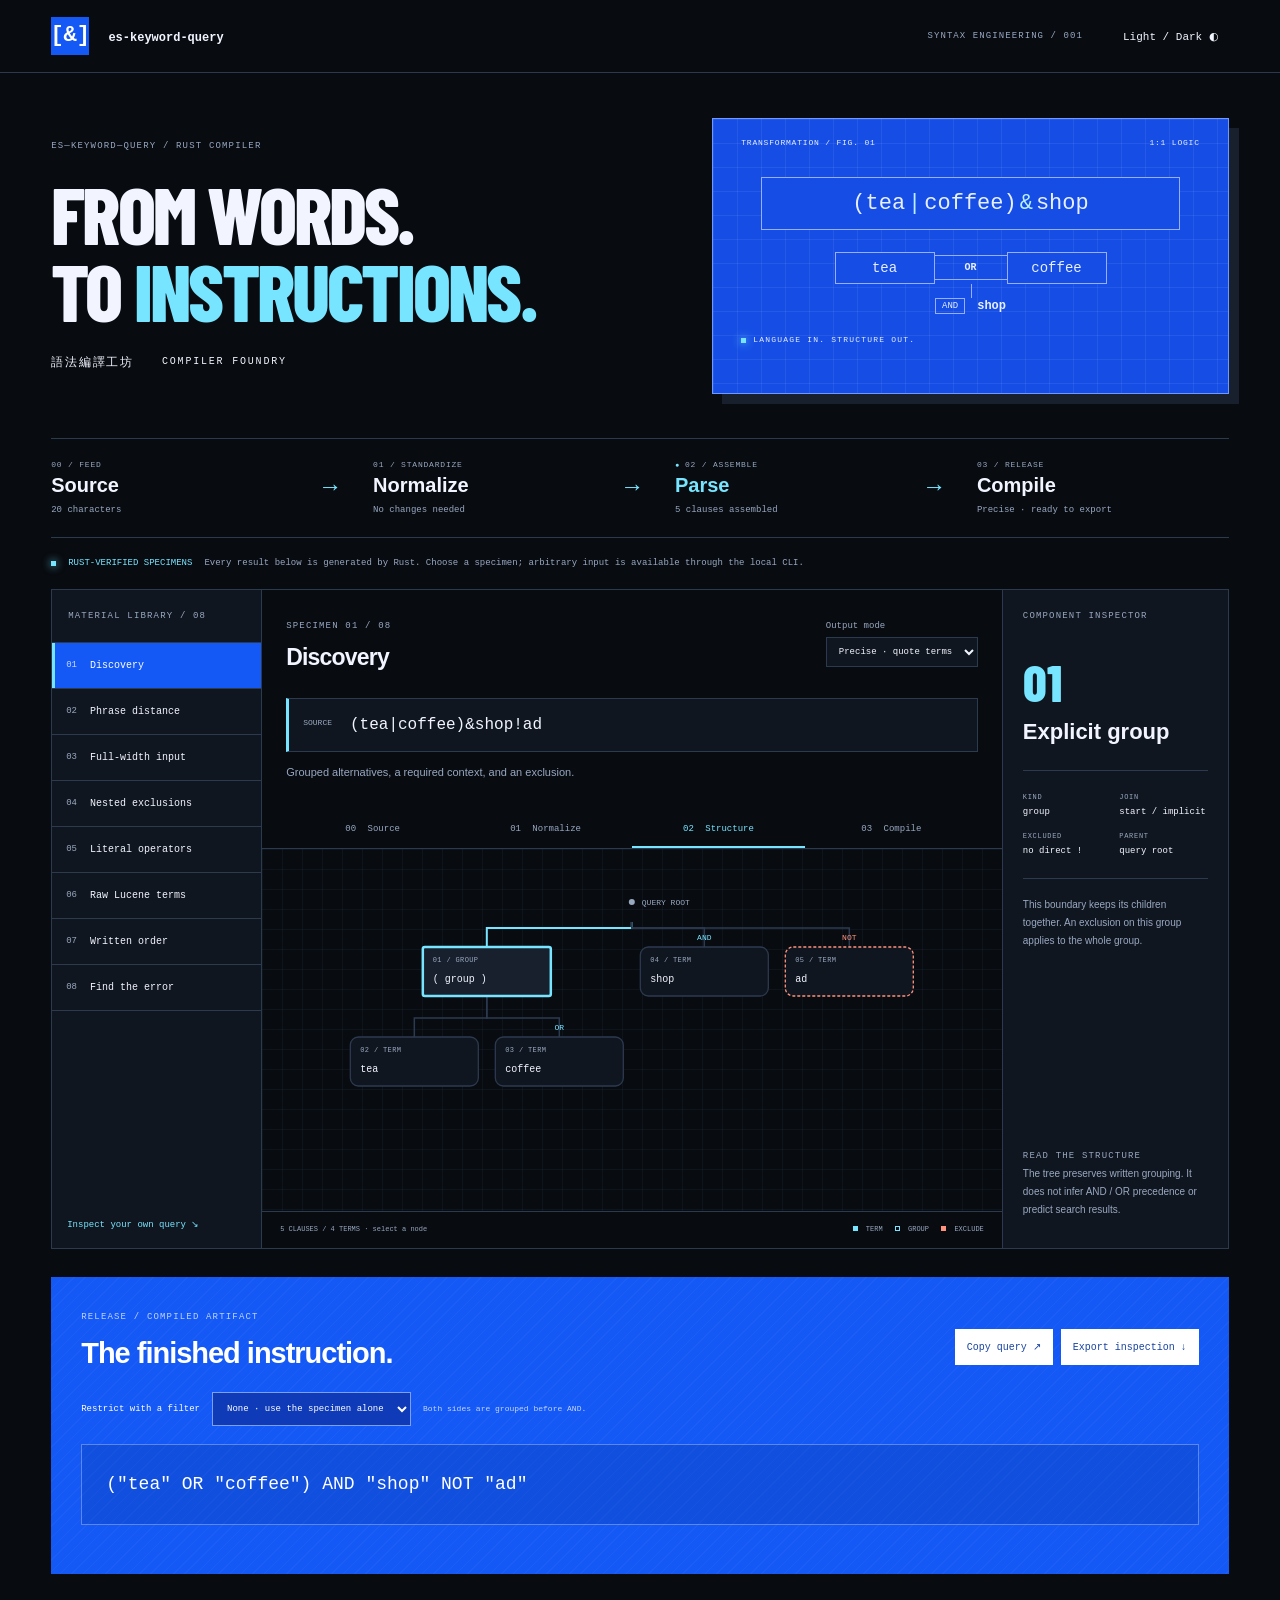
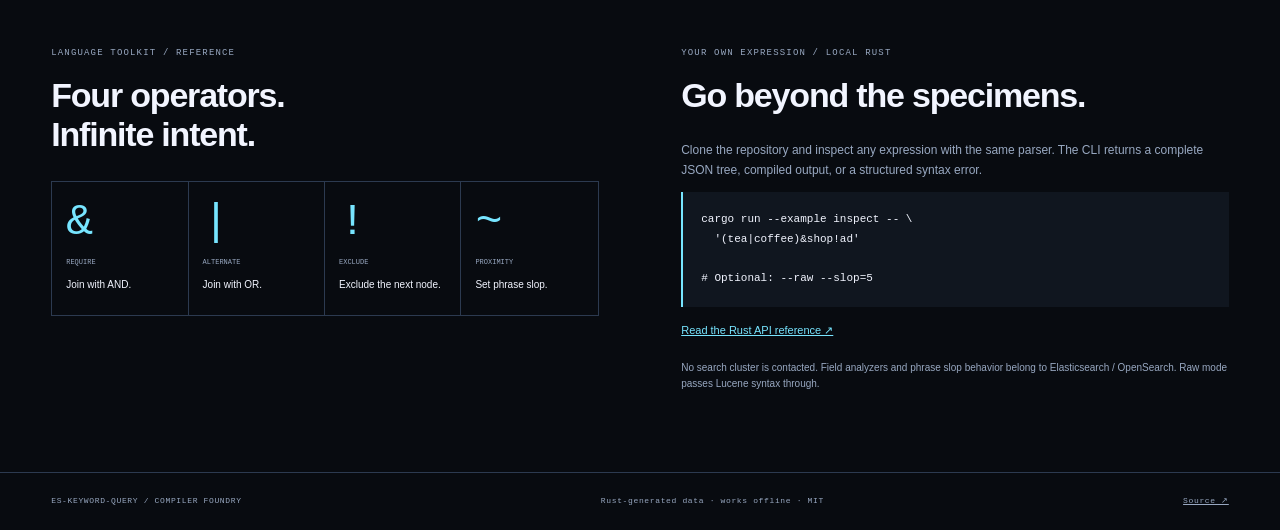
==== commit b1daa9a4: "Build a blueprint-inspired Compiler Foundry" ====
--- a/docs/index.html
+++ b/docs/index.html
@@ -4,37 +4,69 @@
     <meta charset="utf-8" />
     <meta name="viewport" content="width=device-width, initial-scale=1" />
     <meta name="color-scheme" content="dark light" />
-    <title>Compiler Atlas · es-keyword-query</title>
+    <title>Compiler Foundry · es-keyword-query</title>
     <link rel="stylesheet" href="atlas.css" />
   </head>
   <body>
     <header class="masthead">
       <a href="../README.md" class="brand"><span>[&]</span> es-keyword-query</a
-      ><span class="edition">FIELD NOTES / VOL. 02</span
+      ><span class="edition">SYNTAX ENGINEERING / 001</span
       ><button id="theme" aria-label="Switch color theme">
         Light / Dark ◐
       </button>
     </header>
     <main>
       <section class="intro">
-        <div>
-          <div class="eyebrow">AN INTERACTIVE ATLAS OF SEARCH SYNTAX</div>
-          <h1>See what your<br />keywords <em>become.</em></h1>
-        </div>
-        <div class="intro-note">
-          <span class="tiny-rule">INPUT → STRUCTURE → QUERY_STRING</span>
-          <p>
-            Follow the branches. Trace an exclusion.<br />Understand the string
-            you send to search.
-          </p>
-          <div class="ledger">
-            <span><b>08</b> specimens</span><span><b>02</b> output modes</span
-            ><span><b>01</b> Rust parser</span>
-          </div>
+        <div class="foundry-title">
+          <div class="eyebrow">ES—KEYWORD—QUERY / RUST COMPILER</div>
+          <h1>
+            From words.<br /><span class="headline-line"
+              >To <em>instructions.</em></span
+            >
+          </h1>
+          <div class="intro-subline">
+            <span>語法編譯工坊</span><span>COMPILER FOUNDRY</span>
+          </div>
+        </div>
+        <div class="foundry-schematic" aria-hidden="true">
+          <div class="schematic-label">
+            <span>TRANSFORMATION / FIG. 01</span><span>1:1 LOGIC</span>
+          </div>
+          <div class="schematic-input">
+            (tea<span>|</span>coffee)<span>&amp;</span>shop
+          </div>
+          <div class="circuit-branches">
+            <span>tea</span><b>OR</b><span>coffee</span>
+          </div>
+          <div class="circuit-output">
+            <span>AND</span><strong>shop</strong>
+          </div>
+          <div class="schematic-foot"><i></i> LANGUAGE IN. STRUCTURE OUT.</div>
+        </div>
+      </section>
+      <section class="production-line" aria-label="Compilation pipeline">
+        <div data-pipeline="source">
+          <small>00 / FEED</small><strong>Source</strong
+          ><span id="pipeline-source"></span>
+        </div>
+        <b>→</b>
+        <div data-pipeline="normalize">
+          <small>01 / STANDARDIZE</small><strong>Normalize</strong
+          ><span id="pipeline-normalize"></span>
+        </div>
+        <b>→</b>
+        <div data-pipeline="structure">
+          <small>02 / ASSEMBLE</small><strong>Parse</strong
+          ><span id="pipeline-parse"></span>
+        </div>
+        <b>→</b>
+        <div data-pipeline="emit">
+          <small>03 / RELEASE</small><strong>Compile</strong
+          ><span id="pipeline-compile"></span>
         </div>
       </section>
       <div class="atlas-notice">
-        <span class="live-dot"></span><strong>Verified specimen explorer</strong
+        <span class="live-dot"></span><strong>RUST-VERIFIED SPECIMENS</strong
         ><span
           >Every result below is generated by Rust. Choose a specimen; arbitrary
           input is available through the local CLI.</span
@@ -42,7 +74,7 @@
       </div>
       <section class="atlas" aria-label="Compiler explorer">
         <aside class="specimen-drawer">
-          <div class="panel-kicker">01 / CHOOSE A SPECIMEN</div>
+          <div class="panel-kicker">MATERIAL LIBRARY / 08</div>
           <div id="specimens" class="specimens"></div>
           <a class="cli-link" href="#local-cli">Inspect your own query ↘</a>
         </aside>
@@ -64,6 +96,9 @@
           </div>
           <p id="specimen-note" class="specimen-note"></p>
           <div class="stages" role="tablist" aria-label="Compiler stage">
+            <button role="tab" aria-selected="false" data-stage="source">
+              00 <span>Source</span>
+            </button>
             <button role="tab" aria-selected="false" data-stage="normalize">
               01 <span>Normalize</span></button
             ><button role="tab" aria-selected="true" data-stage="structure">
@@ -88,7 +123,7 @@
           </div>
         </div>
         <aside class="inspector">
-          <div class="panel-kicker">03 / CLAUSE NOTES</div>
+          <div class="panel-kicker">COMPONENT INSPECTOR</div>
           <div id="clause-notes" aria-live="polite"></div>
           <div class="inspector-foot">
             <span class="tiny-rule">READ THE STRUCTURE</span>
@@ -102,8 +137,8 @@
       <section class="output-workbench">
         <div class="output-header">
           <div>
-            <span class="eyebrow">THE COMPILED ARTIFACT</span>
-            <h2>Ready for <code>query_string</code>.</h2>
+            <span class="eyebrow">RELEASE / COMPILED ARTIFACT</span>
+            <h2>The finished instruction.</h2>
           </div>
           <div class="output-actions">
             <button id="copy">Copy query ↗</button
@@ -121,8 +156,8 @@
       </section>
       <section class="field-guide">
         <div class="operator-guide">
-          <span class="eyebrow">FOUR MARKS. MANY POSSIBILITIES.</span>
-          <h2>A small language,<br />with visible structure.</h2>
+          <span class="eyebrow">LANGUAGE TOOLKIT / REFERENCE</span>
+          <h2>Four operators.<br />Infinite intent.</h2>
           <div class="operator-grid">
             <div>
               <b>&amp;</b><span>REQUIRE</span>
@@ -154,7 +189,8 @@
 cargo run --example inspect -- \
   '(tea|coffee)&amp;shop!ad'
 
-# Optional: --raw --slop=5</pre>
+# Optional: --raw --slop=5</pre
+          >
           <a href="../README.md">Read the Rust API reference ↗</a>
           <p class="footnote">
             No search cluster is contacted. Field analyzers and phrase slop
@@ -165,7 +201,7 @@
       </section>
     </main>
     <footer>
-      <span>ES-KEYWORD-QUERY / COMPILER ATLAS</span
+      <span>ES-KEYWORD-QUERY / COMPILER FOUNDRY</span
       ><span>Rust-generated data · works offline · MIT</span
       ><a href="https://github.com/NatLee/es-keyword-query">Source ↗</a>
     </footer>
--- a/docs/atlas.css
+++ b/docs/atlas.css
@@ -1,27 +1,36 @@
+@font-face {
+  font-family: "Barlow Condensed";
+  font-style: normal;
+  font-weight: 800;
+  font-display: swap;
+  src: url("fonts/barlow-condensed-latin-800-normal.woff2") format("woff2");
+}
 :root {
-  --bg: #101c25;
-  --panel: #162832;
-  --panel2: #1a303a;
-  --ink: #edf1e7;
-  --muted: #93aeb7;
-  --line: #304953;
-  --mint: #85e4bb;
-  --coral: #f1a38a;
-  --paper: #eaf0e5;
-  --paperink: #173b32;
+  --bg: #080b10;
+  --panel: #10161f;
+  --panel2: #18202d;
+  --ink: #f2f5ff;
+  --muted: #98a8c1;
+  --line: #2c3a50;
+  --mint: #77e5ff;
+  --coral: #ff927c;
+  --paper: #1458f5;
+  --paperink: #fff;
+  --grid: #6382a614;
   color-scheme: dark;
 }
 html.light {
-  --bg: #f1f2e9;
-  --panel: #e4e9df;
-  --panel2: #d9e2d5;
-  --ink: #183338;
-  --muted: #516c70;
-  --line: #b8c9bc;
-  --mint: #17654b;
-  --coral: #a3472d;
-  --paper: #173b32;
-  --paperink: #f0f4e8;
+  --bg: #eef2fa;
+  --panel: #fff;
+  --panel2: #e3eafa;
+  --ink: #14213f;
+  --muted: #596a88;
+  --line: #b9c7e1;
+  --mint: #164fe5;
+  --coral: #b23a2a;
+  --paper: #184ee2;
+  --paperink: #fff;
+  --grid: #254db00d;
   color-scheme: light;
 }
 * {
@@ -32,9 +41,9 @@
   background: var(--bg);
   color: var(--ink);
   font:
-    15px Georgia,
-    "Times New Roman",
-    serif;
+    14px/1.6 "Avenir Next",
+    Verdana,
+    sans-serif;
 }
 button,
 select,
@@ -48,7 +57,11 @@
 .atlas-notice,
 .diagram-footer,
 .filter-row,
-footer {
+footer,
+.production-line,
+.schematic-label,
+.schematic-foot,
+.intro-subline {
   font-family: "SFMono-Regular", Consolas, monospace;
 }
 button,
@@ -90,21 +103,32 @@
 p {
   margin-top: 0;
 }
+h2 {
+  font-weight: 600;
+  letter-spacing: -0.035em;
+}
 .masthead {
   display: flex;
   align-items: center;
   gap: 30px;
   border-bottom: 1px solid var(--line);
-  padding: 20px 4vw;
+  padding: 17px 4vw;
   font-size: 12px;
 }
 .brand {
   text-decoration: none;
+  font-weight: 700;
 }
 .brand > span {
-  color: var(--mint);
+  display: inline-flex;
+  width: 38px;
+  height: 38px;
+  background: var(--paper);
+  color: #fff;
+  align-items: center;
+  justify-content: center;
   font-size: 22px;
-  margin-right: 10px;
+  margin-right: 12px;
 }
 .edition {
   margin-left: auto;
@@ -112,279 +136,403 @@
   color: var(--muted);
   font-size: 9px;
 }
+.masthead button {
+  border: 0;
+  background: transparent;
+}
 main {
-  max-width: 1600px;
+  max-width: 1800px;
   margin: auto;
-  padding: 40px 4vw 65px;
+  padding: 0 4vw 70px;
 }
 .intro {
   display: grid;
-  grid-template-columns: 1.1fr 1fr;
-  align-items: center;
-  gap: 50px;
-  margin: 0 0 32px;
-}
-.eyebrow {
+  grid-template-columns: 1.12fr 1fr;
+  gap: 7%;
+  padding: 45px 0 34px;
+  align-items: center;
+}
+.eyebrow,
+.panel-kicker,
+.tiny-rule {
   font-size: 9px;
-  letter-spacing: 0.17em;
+  letter-spacing: 0.13em;
+  color: var(--muted);
+}
+.intro h1 {
+  font-family: "Barlow Condensed", "Impact", sans-serif;
+  text-transform: uppercase;
+  font-size: clamp(58px, 7.4vw, 114px);
+  font-weight: 800;
+  line-height: 0.97;
+  letter-spacing: -0.035em;
+  margin: 22px 0 24px;
+}
+.intro h1 em {
   color: var(--mint);
-}
-h1 {
-  font-size: clamp(45px, 5.2vw, 78px);
-  font-weight: 400;
-  letter-spacing: -0.055em;
-  line-height: 1.04;
-  margin: 20px 0;
-}
-h1 em {
-  color: var(--mint);
-}
-.intro-note {
-  max-width: 440px;
-  margin-left: auto;
-}
-.tiny-rule {
-  display: block;
+  font-style: normal;
+}
+.intro-subline {
+  display: flex;
+  gap: 28px;
+  letter-spacing: 0.18em;
+  font-size: 10px;
+}
+.intro-subline span:first-child {
+  font-size: 12px;
+}
+.foundry-schematic {
+  color: #e8efff;
+  background: #164ee5;
+  border: 1px solid #7099ff;
+  position: relative;
+  padding: 18px 28px;
+  min-height: 276px;
+  background-image:
+    linear-gradient(#ffffff10 1px, transparent 1px),
+    linear-gradient(90deg, #ffffff10 1px, transparent 1px);
+  background-size: 24px 24px;
+  box-shadow: 10px 10px 0 var(--panel2);
+}
+.schematic-label {
+  display: flex;
+  justify-content: space-between;
+  font-size: 8px;
+  letter-spacing: 0.1em;
+}
+.schematic-input {
+  font:
+    22px "SFMono-Regular",
+    Consolas,
+    monospace;
+  border: 1px solid #96b0ff;
+  margin: 27px 20px 22px;
+  padding: 13px;
+  text-align: center;
+  background: #164ee5;
+}
+.schematic-input span {
+  color: #bbf1ff;
+  padding: 0 3px;
+}
+.circuit-branches {
+  display: flex;
+  justify-content: center;
+  gap: 0;
+  align-items: center;
+  font: 14px monospace;
+  position: relative;
+}
+.circuit-branches > span {
+  border: 1px solid #96b0ff;
+  padding: 7px 18px;
+  min-width: 100px;
+  text-align: center;
+  background: #164ee5;
+}
+.circuit-branches b {
+  font-size: 10px;
+  border-block: 1px solid #96b0ff;
+  padding: 6px 30px;
+}
+.circuit-output {
+  display: flex;
+  align-items: center;
+  justify-content: center;
+  margin: 0 auto 20px;
+  padding-top: 14px;
+  gap: 12px;
+  font: 12px monospace;
+  position: relative;
+}
+.circuit-output:before {
+  content: "";
+  position: absolute;
+  top: 0;
+  height: 14px;
+  left: 50%;
+  border-left: 1px solid #96b0ff;
+}
+.circuit-output > span {
   font-size: 9px;
-  letter-spacing: 0.12em;
-  color: var(--muted);
-  border-bottom: 1px solid var(--line);
-  padding-bottom: 12px;
-}
-.intro-note p {
-  font-size: 22px;
-  line-height: 1.5;
-  margin: 18px 0 22px;
-}
-.ledger {
-  display: flex;
-  gap: 24px;
-  font-size: 10px;
-  color: var(--muted);
-}
-.ledger b {
-  font-weight: 400;
-  font-size: 23px;
-  display: block;
-  color: var(--ink);
-  margin-bottom: 5px;
-}
-.atlas-notice {
-  display: flex;
-  align-items: center;
-  gap: 10px;
-  line-height: 1.7;
-  padding: 12px 0;
-  font-size: 10px;
-  color: var(--muted);
-}
-.atlas-notice strong {
-  font-weight: 500;
-  color: var(--mint);
-  white-space: nowrap;
-}
+  border: 1px solid #96b0ff;
+  padding: 2px 6px;
+}
+.schematic-foot {
+  font-size: 8px;
+  letter-spacing: 0.15em;
+  display: flex;
+  gap: 7px;
+  align-items: center;
+}
+.schematic-foot i,
 .live-dot {
   width: 5px;
   height: 5px;
-  border-radius: 50%;
   background: var(--mint);
+  display: inline-block;
+  box-shadow: 0 0 9px #77e5ff;
   flex-shrink: 0;
+}
+.production-line {
+  display: grid;
+  grid-template-columns: 1fr 30px 1fr 30px 1fr 30px 1fr;
+  border-block: 1px solid var(--line);
+  padding: 20px 0;
+  margin-top: 10px;
+  align-items: center;
+}
+.production-line > div {
+  display: flex;
+  flex-direction: column;
+  gap: 2px;
+  padding-left: 20px;
+}
+.production-line > div:first-child {
+  padding-left: 0;
+}
+.production-line small {
+  font-size: 8px;
+  color: var(--muted);
+  letter-spacing: 0.1em;
+}
+.production-line strong {
+  font:
+    600 20px "Avenir Next",
+    sans-serif;
+}
+.production-line span {
+  font-size: 9px;
+  color: var(--muted);
+  margin-top: 4px;
+}
+.production-line > b {
+  font-weight: 400;
+  color: var(--mint);
+  font-size: 24px;
+}
+.atlas-notice {
+  display: flex;
+  gap: 12px;
+  align-items: center;
+  font-size: 9px;
+  padding: 18px 0;
+  color: var(--muted);
+}
+.atlas-notice strong {
+  color: var(--mint);
+  font-weight: 400;
+  white-space: nowrap;
 }
 .atlas {
   display: grid;
-  grid-template-columns: 195px minmax(0, 1fr) 230px;
+  grid-template-columns: 210px minmax(0, 1fr) 226px;
   border: 1px solid var(--line);
-}
-.specimen-drawer,
-.inspector {
+  min-height: 660px;
+}
+.specimen-drawer {
   background: var(--panel);
-  padding: 23px 17px;
-}
-.panel-kicker {
-  font-size: 9px;
-  letter-spacing: 0.11em;
-  color: var(--muted);
+  border-right: 1px solid var(--line);
+  display: flex;
+  flex-direction: column;
+}
+.specimen-drawer > .panel-kicker {
+  padding: 19px 16px;
+  border-bottom: 1px solid var(--line);
 }
 .specimens {
-  margin: 23px -17px 26px;
+  display: flex;
+  flex-direction: column;
 }
 .specimens button {
   border: 0;
-  border-left: 3px solid transparent;
-  background: transparent;
-  padding: 13px 13px;
-  display: flex;
-  gap: 10px;
+  border-bottom: 1px solid var(--line);
+  display: flex;
   text-align: left;
-  width: 100%;
-  font-size: 11px;
-  color: var(--muted);
-  line-height: 1.5;
-}
-.specimens button span {
+  align-items: center;
+  gap: 13px;
+  padding: 17px 14px;
+  font-size: 10px;
+  transition: background 0.15s;
+}
+.specimens button > span {
+  color: var(--muted);
   font-size: 9px;
-  opacity: 0.6;
 }
 .specimens button[aria-pressed="true"] {
+  background: var(--paper);
+  color: #fff;
+  box-shadow: inset 3px 0 var(--mint);
+}
+.specimens button[aria-pressed="true"] > span {
+  color: #c6d8ff;
+}
+.specimens button:hover {
   background: var(--panel2);
-  border-left-color: var(--mint);
-  color: var(--ink);
+}
+.specimens button[aria-pressed="true"]:hover {
+  background: var(--paper);
 }
 .cli-link {
+  margin: auto 15px 18px;
+  padding-top: 20px;
+  font: 9px monospace;
+  text-decoration: none;
   color: var(--mint);
-  font: 10px monospace;
-  text-decoration: none;
 }
 .explorer {
   min-width: 0;
-  border-inline: 1px solid var(--line);
+  display: flex;
+  flex-direction: column;
 }
 .specimen-heading {
+  padding: 22px 24px;
   display: flex;
   justify-content: space-between;
-  align-items: center;
-  gap: 12px;
-  padding: 22px 24px 15px;
+  gap: 20px;
+  align-items: center;
 }
 .specimen-heading h2 {
-  font-weight: 400;
-  font-size: 28px;
-  margin: 7px 0 0;
-  letter-spacing: -0.03em;
+  font-size: 23px;
+  margin: 5px 0 0;
 }
 .mode-label {
+  font: 9px monospace;
   display: flex;
   flex-direction: column;
-  gap: 7px;
-  font: 9px monospace;
+  gap: 6px;
   color: var(--muted);
 }
 .mode-label select {
-  max-width: 160px;
-  font-size: 10px;
+  max-width: 175px;
+  font-size: 9px;
+  padding: 8px;
 }
 .input-strip {
-  display: flex;
-  gap: 20px;
-  align-items: baseline;
   margin: 0 24px;
-  padding: 15px 0;
-  border-block: 1px solid var(--line);
+  border: 1px solid var(--line);
+  border-left: 3px solid var(--mint);
+  padding: 14px;
+  display: flex;
+  gap: 18px;
+  background: var(--panel);
 }
 .input-strip > span {
   font: 8px monospace;
-  color: var(--mint);
-  flex-shrink: 0;
+  color: var(--muted);
+  padding-top: 5px;
 }
 .input-strip code {
-  font-size: 15px;
-  line-height: 1.6;
-  min-width: 0;
+  font-size: 16px;
+  line-height: 1.5;
 }
 .specimen-note {
-  color: var(--muted);
-  font-size: 12px;
-  line-height: 1.7;
-  margin: 12px 24px 18px;
-  min-height: 40px;
+  font-size: 11px;
+  color: var(--muted);
+  padding: 12px 24px 8px;
+  min-height: 60px;
+  margin: 0;
 }
 .stages {
-  display: flex;
-  border-block: 1px solid var(--line);
+  display: grid;
+  grid-template-columns: repeat(4, 1fr);
+  padding: 0 24px;
+  border-bottom: 1px solid var(--line);
 }
 .stages button {
-  flex: 1;
   border: 0;
   border-bottom: 2px solid transparent;
   background: transparent;
+  padding: 12px 0;
   color: var(--muted);
   font-size: 9px;
-  padding: 14px 8px;
-}
-.stages button span {
-  margin-left: 5px;
+}
+.stages button > span {
+  margin-left: 6px;
 }
 .stages button[aria-selected="true"] {
+  border-color: var(--mint);
   color: var(--mint);
-  border-bottom-color: var(--mint);
-  background: var(--panel);
 }
 .stage-panel {
-  min-height: 320px;
+  flex: 1;
+  min-height: 310px;
+  background-image:
+    linear-gradient(var(--grid) 1px, transparent 1px),
+    linear-gradient(90deg, var(--grid) 1px, transparent 1px);
+  background-size: 20px 20px;
+  display: flex;
+  align-items: center;
   overflow: auto;
-  background-image: radial-gradient(var(--line) 0.7px, transparent 0.7px);
-  background-size: 18px 18px;
 }
 .tree {
+  min-width: 490px;
+  width: 100%;
   display: block;
-  width: 100%;
-  min-width: 490px;
-  height: 320px;
-}
-.tree .wire {
+}
+.wire {
+  fill: none;
   stroke: var(--line);
-  stroke-width: 1.6;
-  fill: none;
-}
-.tree .wire.active {
+  stroke-width: 1.5;
+}
+.wire.active {
   stroke: var(--mint);
-}
-.tree .node {
+  stroke-width: 2;
+}
+.root-node {
+  fill: var(--muted);
+  font: 8px monospace;
+}
+.node {
   cursor: pointer;
   outline: none;
 }
-.tree rect {
+.node rect {
   fill: var(--panel);
   stroke: var(--line);
-  stroke-width: 1;
-}
-.tree .node:hover rect,
-.tree .node:focus rect,
-.tree .selected rect {
+  stroke-width: 1.3;
+}
+.node text {
+  fill: var(--ink);
+  font: 10px monospace;
+}
+.node .node-kind {
+  fill: var(--muted);
+  font-size: 7px;
+  letter-spacing: 0.05em;
+}
+.node .node-op {
+  fill: var(--mint);
+  font-size: 8px;
+}
+.node.exclude rect {
+  stroke: var(--coral);
+  stroke-dasharray: 3 2;
+}
+.node.exclude .node-op {
+  fill: var(--coral);
+}
+.node.selected rect,
+.node:focus rect,
+.node:hover rect {
+  fill: var(--panel2);
   stroke: var(--mint);
-  stroke-width: 2;
-}
-.tree .exclude rect {
-  stroke: var(--coral);
-}
-.tree text {
-  fill: var(--ink);
-  font: 11px monospace;
-  pointer-events: none;
-}
-.tree .node-kind {
-  font: 8px monospace;
-  fill: var(--muted);
-  letter-spacing: 0.06em;
-}
-.tree .node-op {
-  fill: var(--mint);
-  font: 9px monospace;
-}
-.tree .exclude .node-op {
-  fill: var(--coral);
-}
-.root-node text {
-  fill: var(--muted);
-  font-size: 9px;
-}
-.root-node circle {
-  fill: var(--mint);
+  stroke-width: 2.5;
 }
 .diagram-footer {
-  padding: 13px 18px;
-  display: flex;
+  padding: 12px 18px;
+  border-top: 1px solid var(--line);
+  display: flex;
+  flex-wrap: wrap;
   justify-content: space-between;
-  gap: 10px;
-  flex-wrap: wrap;
-  color: var(--muted);
-  font-size: 8px;
-  border-top: 1px solid var(--line);
+  gap: 8px;
+  font-size: 7px;
+  color: var(--muted);
 }
 .diagram-footer i {
-  display: inline-block;
   width: 5px;
   height: 5px;
+  display: inline-block;
   margin: 0 4px 0 8px;
   background: var(--mint);
 }
@@ -396,104 +544,107 @@
   background: var(--coral);
 }
 .inspector {
+  border-left: 1px solid var(--line);
+  background: var(--panel);
+  padding: 19px 20px;
   display: flex;
   flex-direction: column;
 }
 .clause-number {
   font:
-    70px/1 Georgia,
-    serif;
+    52px/1.2 "Barlow Condensed",
+    "Impact",
+    sans-serif;
   color: var(--mint);
-  opacity: 0.8;
-  margin: 23px 0 8px;
+  margin: 27px 0 6px;
 }
 .clause-label {
-  font-size: 23px;
-  line-height: 1.4;
+  font-size: 22px;
+  font-weight: 600;
   overflow-wrap: anywhere;
-  margin-bottom: 17px;
+  line-height: 1.25;
 }
 .clause-meta {
   display: grid;
   grid-template-columns: 1fr 1fr;
-  font: 10px monospace;
-  gap: 12px;
+  gap: 15px 8px;
+  padding: 22px 0;
   border-block: 1px solid var(--line);
-  padding: 17px 0;
-  margin-bottom: 16px;
+  margin: 24px 0 17px;
 }
 .clause-meta dt {
-  font-size: 8px;
-  color: var(--muted);
-  margin-bottom: 5px;
+  font: 7px monospace;
+  color: var(--muted);
+  letter-spacing: 0.1em;
 }
 .clause-meta dd {
-  margin: 0;
+  margin: 6px 0 0;
+  font: 9px monospace;
 }
 .clause-output {
-  font-size: 11px;
-  line-height: 1.8;
-  color: var(--mint);
   background: var(--bg);
+  border: 1px solid var(--line);
   padding: 10px;
-}
-.inspector p {
-  font-size: 12px;
+  font-size: 10px;
+}
+#clause-notes > p,
+.inspector-foot p {
+  font-size: 10px;
   color: var(--muted);
   line-height: 1.8;
 }
 .inspector-foot {
   margin-top: auto;
-  padding-top: 20px;
-}
-.inspector-foot p {
+  padding-top: 26px;
+}
+.stage-explanation {
+  padding: 36px;
+  width: 100%;
+}
+.stage-explanation > span {
+  font: 9px monospace;
+  color: var(--mint);
+}
+.stage-explanation pre {
+  font-size: 22px;
+  line-height: 1.6;
+  margin: 22px 0;
+}
+.stage-explanation p {
   font-size: 11px;
-  margin: 12px 0 0;
-}
-.stage-explanation {
-  padding: 30px;
-  display: flex;
-  flex-direction: column;
-  justify-content: center;
-  min-height: 320px;
-}
-.stage-explanation span {
-  font: 9px monospace;
-  letter-spacing: 0.12em;
-  color: var(--mint);
-}
-.stage-explanation pre {
-  font-size: 20px;
-  line-height: 1.6;
-  margin: 17px 0 22px;
-}
-.stage-explanation p {
-  color: var(--muted);
-  font-size: 13px;
-  line-height: 1.8;
-  margin: 0;
+  color: var(--muted);
+  max-width: 480px;
 }
 .error-pane {
-  border-left: 3px solid var(--coral);
-  margin: 25px;
-  padding: 20px;
-  background: var(--panel);
-}
-.error-pane h3 {
-  font-weight: 400;
-  font-size: 23px;
-}
-.error-pane p {
+  padding: 36px;
   color: var(--coral);
   font-family: monospace;
+}
+.error-pane h3 {
+  font-size: 23px;
+}
+.error-pane p {
   font-size: 12px;
-  line-height: 1.7;
 }
 .output-workbench {
+  margin-top: 28px;
   background: var(--paper);
   color: var(--paperink);
-  padding: 25px 30px;
-  margin-top: 22px;
+  padding: 26px 30px;
+  position: relative;
+}
+.output-workbench:before {
+  content: "";
+  position: absolute;
+  inset: 0;
+  background: repeating-linear-gradient(
+    135deg,
+    #ffffff08 0 1px,
+    transparent 1px 8px
+  );
+  pointer-events: none;
+}
+.output-workbench > * {
   position: relative;
 }
 .output-header {
@@ -502,326 +653,453 @@
   justify-content: space-between;
   gap: 20px;
 }
-.output-workbench .eyebrow {
-  color: inherit;
-  opacity: 0.65;
-}
-.output-workbench h2 {
-  font-size: 28px;
-  font-weight: 400;
-  margin: 9px 0 18px;
-}
-.output-workbench h2 code {
-  font-size: 20px;
+.output-header .eyebrow {
+  color: #bfd3ff;
+}
+.output-header h2 {
+  font-size: 29px;
+  margin: 5px 0 16px;
 }
 .output-actions {
   display: flex;
   gap: 8px;
 }
 .output-actions button {
-  background: transparent;
-  color: inherit;
-  border-color: currentColor;
+  background: #fff;
+  color: #1843a2;
+  border: 0;
+  font-size: 10px;
+  padding: 12px;
 }
 .filter-row {
   display: flex;
   align-items: center;
+  flex-wrap: wrap;
   gap: 12px;
-  flex-wrap: wrap;
-  border-block: 1px solid #719a8355;
-  padding: 13px 0;
-  font-size: 10px;
+  font-size: 9px;
 }
 .filter-row select {
-  background: transparent;
-  color: inherit;
-  border-color: #719a8388;
-  max-width: 250px;
+  background: #0f3bb9;
+  color: #fff;
+  border: 1px solid #7c9ff3;
+  font-size: 9px;
 }
 .filter-row > span {
-  margin-left: auto;
-  opacity: 0.7;
-  font-size: 9px;
+  color: #c6d6ff;
+  font-size: 8px;
 }
 .output-workbench pre {
-  font-size: 20px;
+  font-size: 18px;
   line-height: 1.7;
-  margin: 23px 0 5px;
-  min-height: 38px;
+  padding: 24px;
+  border: 1px solid #ffffff50;
+  background: #0a298532;
+  margin: 18px 0 0;
 }
 .output-workbench #copy-status {
   font: 10px monospace;
-  margin: 6px 0 0;
-  min-height: 14px;
+  margin: 7px 0 0;
+  min-height: 16px;
 }
 .field-guide {
   display: grid;
   grid-template-columns: 1fr 1fr;
-  gap: 65px;
-  margin-top: 65px;
+  gap: 7%;
+  padding: 65px 0 0;
 }
 .field-guide h2 {
   font-size: 34px;
-  font-weight: 400;
-  letter-spacing: -0.03em;
-  line-height: 1.2;
-  margin: 17px 0 23px;
+  line-height: 1.15;
+  margin: 15px 0 26px;
 }
 .operator-grid {
   display: grid;
   grid-template-columns: repeat(4, 1fr);
-  border-top: 1px solid var(--line);
-  padding-top: 22px;
-  gap: 15px;
+  border: 1px solid var(--line);
+}
+.operator-grid > div {
+  padding: 15px 14px;
+  border-right: 1px solid var(--line);
+}
+.operator-grid > div:last-child {
+  border: 0;
 }
 .operator-grid b {
   display: block;
-  font: 38px monospace;
+  font: 45px monospace;
   color: var(--mint);
-  font-weight: 400;
 }
 .operator-grid span {
-  font: 8px monospace;
-  color: var(--muted);
-  display: block;
-  margin: 10px 0;
+  font: 7px monospace;
+  color: var(--muted);
 }
 .operator-grid p {
+  font-size: 10px;
+  margin: 7px 0;
+}
+.local-cli > p {
+  font-size: 12px;
+  color: var(--muted);
+}
+.local-cli pre {
+  background: var(--panel);
+  border-left: 2px solid var(--mint);
+  padding: 18px;
   font-size: 11px;
   line-height: 1.8;
-  color: var(--muted);
-}
-.local-cli p {
-  font-size: 14px;
-  line-height: 1.7;
-  color: var(--muted);
-}
-.local-cli pre {
-  background: var(--panel);
-  padding: 20px;
-  font-size: 12px;
-  line-height: 1.8;
 }
 .local-cli a {
-  font: 11px monospace;
+  font-size: 11px;
   color: var(--mint);
 }
 .local-cli .footnote {
-  font-size: 11px;
-  margin-top: 18px;
+  font-size: 10px;
+  margin-top: 20px;
 }
 footer {
-  padding: 24px 4vw;
   border-top: 1px solid var(--line);
+  padding: 22px 4vw;
   display: flex;
   justify-content: space-between;
-  gap: 15px;
-  font-size: 9px;
-  color: var(--muted);
-}
-@media (max-width: 1150px) {
+  gap: 20px;
+  font-size: 8px;
+  letter-spacing: 0.08em;
+  color: var(--muted);
+}
+@media (min-width: 1700px) {
   .atlas {
-    grid-template-columns: 170px minmax(0, 1fr);
+    grid-template-columns: 240px minmax(0, 1fr) 280px;
+  }
+}
+@media (max-width: 1100px) {
+  .atlas {
+    grid-template-columns: 175px minmax(0, 1fr);
   }
   .inspector {
     grid-column: 1/-1;
+    border-left: 0;
+    border-top: 1px solid var(--line);
     display: grid;
-    grid-template-columns: 1fr 2fr 1fr;
-    align-items: center;
+    grid-template-columns: 160px 1fr 190px;
     gap: 20px;
-    border-top: 1px solid var(--line);
   }
   .clause-number {
+    margin: 0;
     font-size: 35px;
-    margin: 5px 0;
+    float: left;
+    margin-right: 14px;
   }
   .clause-label {
-    font-size: 20px;
-    margin: 0;
+    font-size: 18px;
   }
   .clause-meta {
-    margin: 10px 0;
-    padding: 10px 0;
+    margin: 15px 0;
+    display: flex;
+    flex-wrap: wrap;
+    justify-content: space-between;
+    padding: 12px 0;
   }
   .inspector-foot {
-    padding: 0;
-  }
-  .explorer {
-    border-right: 0;
-  }
-  .intro {
-    gap: 30px;
-  }
-}
-@media (max-width: 720px) {
+    padding-top: 0;
+  }
+  .foundry-schematic {
+    padding-inline: 14px;
+  }
+  .schematic-input {
+    font-size: 17px;
+    margin-inline: 0;
+  }
+  .intro h1 {
+    font-size: 8vw;
+  }
+  .specimen-heading {
+    align-items: start;
+  }
+  .mode-label select {
+    width: 145px;
+  }
+  .edition {
+    font-size: 8px;
+  }
+}
+@media (max-width: 700px) {
   .masthead {
-    padding: 17px 20px;
+    padding: 12px 5vw;
     gap: 10px;
+    font-size: 9px;
+  }
+  .brand > span {
+    width: 30px;
+    height: 30px;
+    font-size: 17px;
+    margin-right: 7px;
   }
   .edition {
     display: none;
   }
   .masthead button {
     margin-left: auto;
-    font-size: 9px;
+    font-size: 8px;
+    padding: 5px;
   }
   main {
-    padding: 30px 18px 40px;
+    padding: 0 5vw 40px;
   }
   .intro {
     grid-template-columns: 1fr;
-    gap: 10px;
-  }
-  .intro-note {
-    margin: 0;
-    max-width: none;
-  }
-  .intro-note p {
+    gap: 28px;
+    padding-top: 28px;
+  }
+  .intro h1 {
+    font-size: clamp(54px, 13vw, 86px);
+    margin-block: 18px;
+  }
+  .intro-subline {
+    font-size: 8px;
+    gap: 16px;
+  }
+  .foundry-schematic {
+    min-height: 0;
+    padding: 15px 22px;
+    box-shadow: 6px 6px 0 var(--panel2);
+  }
+  .schematic-input {
+    margin: 18px 0;
+    font-size: 17px;
+  }
+  .circuit-output {
+    margin-bottom: 14px;
+  }
+  .production-line {
+    grid-template-columns: 1fr 20px 1fr;
+    gap: 17px 8px;
+    padding: 20px 0;
+  }
+  .production-line > div {
+    padding: 0;
+  }
+  .production-line > div:nth-of-type(3) {
+    grid-column: 1;
+  }
+  .production-line > b:nth-of-type(2) {
+    display: none;
+  }
+  .production-line strong {
     font-size: 18px;
   }
-  .ledger {
-    gap: 30px;
-  }
-  h1 {
-    font-size: 52px;
+  .production-line span {
+    font-size: 8px;
   }
   .atlas-notice {
-    align-items: flex-start;
     flex-wrap: wrap;
-    gap: 7px;
+    gap: 8px;
+    font-size: 8px;
   }
   .atlas-notice > span:last-child {
-    flex-basis: 100%;
-    padding-bottom: 8px;
-  }
-  .live-dot {
-    margin-top: 6px;
+    width: 100%;
+    line-height: 1.7;
   }
   .atlas {
     grid-template-columns: 1fr;
   }
   .specimen-drawer {
-    padding: 16px;
+    border-right: 0;
+    border-bottom: 1px solid var(--line);
   }
   .specimens {
-    display: flex;
-    overflow-x: auto;
-    margin: 15px -16px;
+    display: grid;
+    grid-template-columns: 1fr 1fr;
   }
   .specimens button {
-    width: 140px;
-    flex-shrink: 0;
-    border-left: 0;
-    border-bottom: 2px solid transparent;
     padding: 12px;
-  }
-  .specimens button[aria-pressed="true"] {
-    border-bottom-color: var(--mint);
-  }
-  .explorer {
-    border-left: 0;
-    border-top: 1px solid var(--line);
+    gap: 8px;
+    font-size: 9px;
+  }
+  .specimens button:nth-child(odd) {
+    border-right: 1px solid var(--line);
+  }
+  .specimen-drawer > .panel-kicker {
+    padding: 12px;
+  }
+  .cli-link {
+    padding: 12px 0;
+    margin: 0 12px;
   }
   .specimen-heading {
-    padding: 20px 16px 15px;
+    padding: 18px 14px;
+    gap: 8px;
   }
   .specimen-heading h2 {
-    font-size: 25px;
+    font-size: 20px;
+  }
+  .specimen-heading .panel-kicker {
+    font-size: 8px;
+  }
+  .mode-label {
+    font-size: 8px;
   }
   .mode-label select {
-    max-width: 135px;
+    max-width: 128px;
+    font-size: 8px;
+    padding: 6px;
   }
   .input-strip {
-    margin-inline: 16px;
-    gap: 12px;
+    margin: 0 14px;
+    padding: 12px;
+    gap: 10px;
+  }
+  .input-strip code {
+    font-size: 13px;
   }
   .specimen-note {
-    margin-inline: 16px;
+    padding: 12px 14px;
+    font-size: 10px;
+  }
+  .stages {
+    padding: 0 14px;
+  }
+  .stages button {
+    font-size: 8px;
+  }
+  .stages button span {
+    margin-left: 3px;
+  }
+  .stage-panel {
+    min-height: 280px;
+  }
+  .tree {
+    min-width: 490px;
   }
   .inspector {
     display: block;
     padding: 20px;
   }
-  .inspector #clause-notes {
-    margin-top: 10px;
+  .inspector > .panel-kicker {
+    margin-bottom: 18px;
   }
   .clause-number {
-    float: left;
-    margin-right: 18px;
+    font-size: 36px;
+  }
+  .clause-label {
+    min-height: 40px;
   }
   .clause-meta {
-    clear: both;
+    margin-top: 14px;
   }
   .inspector-foot {
-    padding-top: 10px;
-  }
-  .stage-panel {
-    min-height: 300px;
+    margin-top: 18px;
+  }
+  .stage-explanation,
+  .error-pane {
+    padding: 25px;
+  }
+  .stage-explanation pre {
+    font-size: 18px;
   }
   .output-workbench {
-    padding: 23px 20px;
+    padding: 22px 18px;
   }
   .output-header {
-    align-items: flex-start;
-    flex-direction: column;
-    gap: 0;
+    display: block;
+  }
+  .output-header h2 {
+    font-size: 25px;
   }
   .output-actions {
-    margin-bottom: 16px;
-  }
-  .output-workbench h2 {
-    font-size: 26px;
-  }
-  .filter-row > span {
-    margin-left: 0;
+    margin: 8px 0 20px;
+  }
+  .output-actions button {
+    font-size: 8px;
+    padding: 10px;
+  }
+  .filter-row {
+    display: block;
   }
   .filter-row select {
+    display: block;
+    margin: 8px 0;
     max-width: 100%;
   }
   .output-workbench pre {
-    font-size: 16px;
+    padding: 15px;
+    font-size: 14px;
   }
   .field-guide {
     grid-template-columns: 1fr;
-    gap: 32px;
-    margin-top: 40px;
+    gap: 40px;
+    padding-top: 42px;
   }
   .field-guide h2 {
     font-size: 30px;
   }
+  .operator-grid > div {
+    padding: 10px;
+  }
+  .operator-grid b {
+    font-size: 35px;
+  }
+  .operator-grid p {
+    font-size: 9px;
+  }
   footer {
     flex-wrap: wrap;
-    font-size: 8px;
+    padding: 20px 5vw;
+    font-size: 7px;
+  }
+  .intro-subline {
+    justify-content: space-between;
   }
   .diagram-footer {
     font-size: 7px;
   }
-  .stage-explanation {
-    padding: 24px;
-  }
-  .stage-explanation pre {
-    font-size: 17px;
-  }
 }
 @media (prefers-reduced-motion: no-preference) {
-  .node rect {
-    transition: stroke 0.15s;
+  .intro {
+    animation: arrive 0.5s ease-out;
+  }
+  .production-line {
+    animation: arrive 0.7s ease-out;
   }
   .atlas {
-    animation: arrive 0.5s ease both;
+    animation: arrive 0.9s ease-out;
   }
   @keyframes arrive {
     from {
       opacity: 0;
-      transform: translateY(10px);
+      transform: translateY(8px);
     }
     to {
       opacity: 1;
-      transform: none;
+      transform: translateY(0);
     }
   }
 }
-/* Allow the horizontal specimen strip to scroll inside its mobile grid track. */
-.specimen-drawer {
+.intro > * {
   min-width: 0;
 }
+@media (max-width: 700px) {
+  .intro h1 {
+    font-size: clamp(45px, 12.7vw, 86px);
+  }
+}
+
+.production-line [aria-current="step"] strong {
+  color: var(--mint);
+}
+.production-line [aria-current="step"] small:before {
+  content: "● ";
+  font-size: 7px;
+  color: var(--mint);
+}
+
+.intro h1 {
+  font-size: clamp(50px, 6.2vw, 98px);
+}
+.headline-line {
+  white-space: nowrap;
+}
+@media (max-width: 700px) {
+  .intro h1 {
+    font-size: clamp(35px, 11.6vw, 75px);
+  }
+}
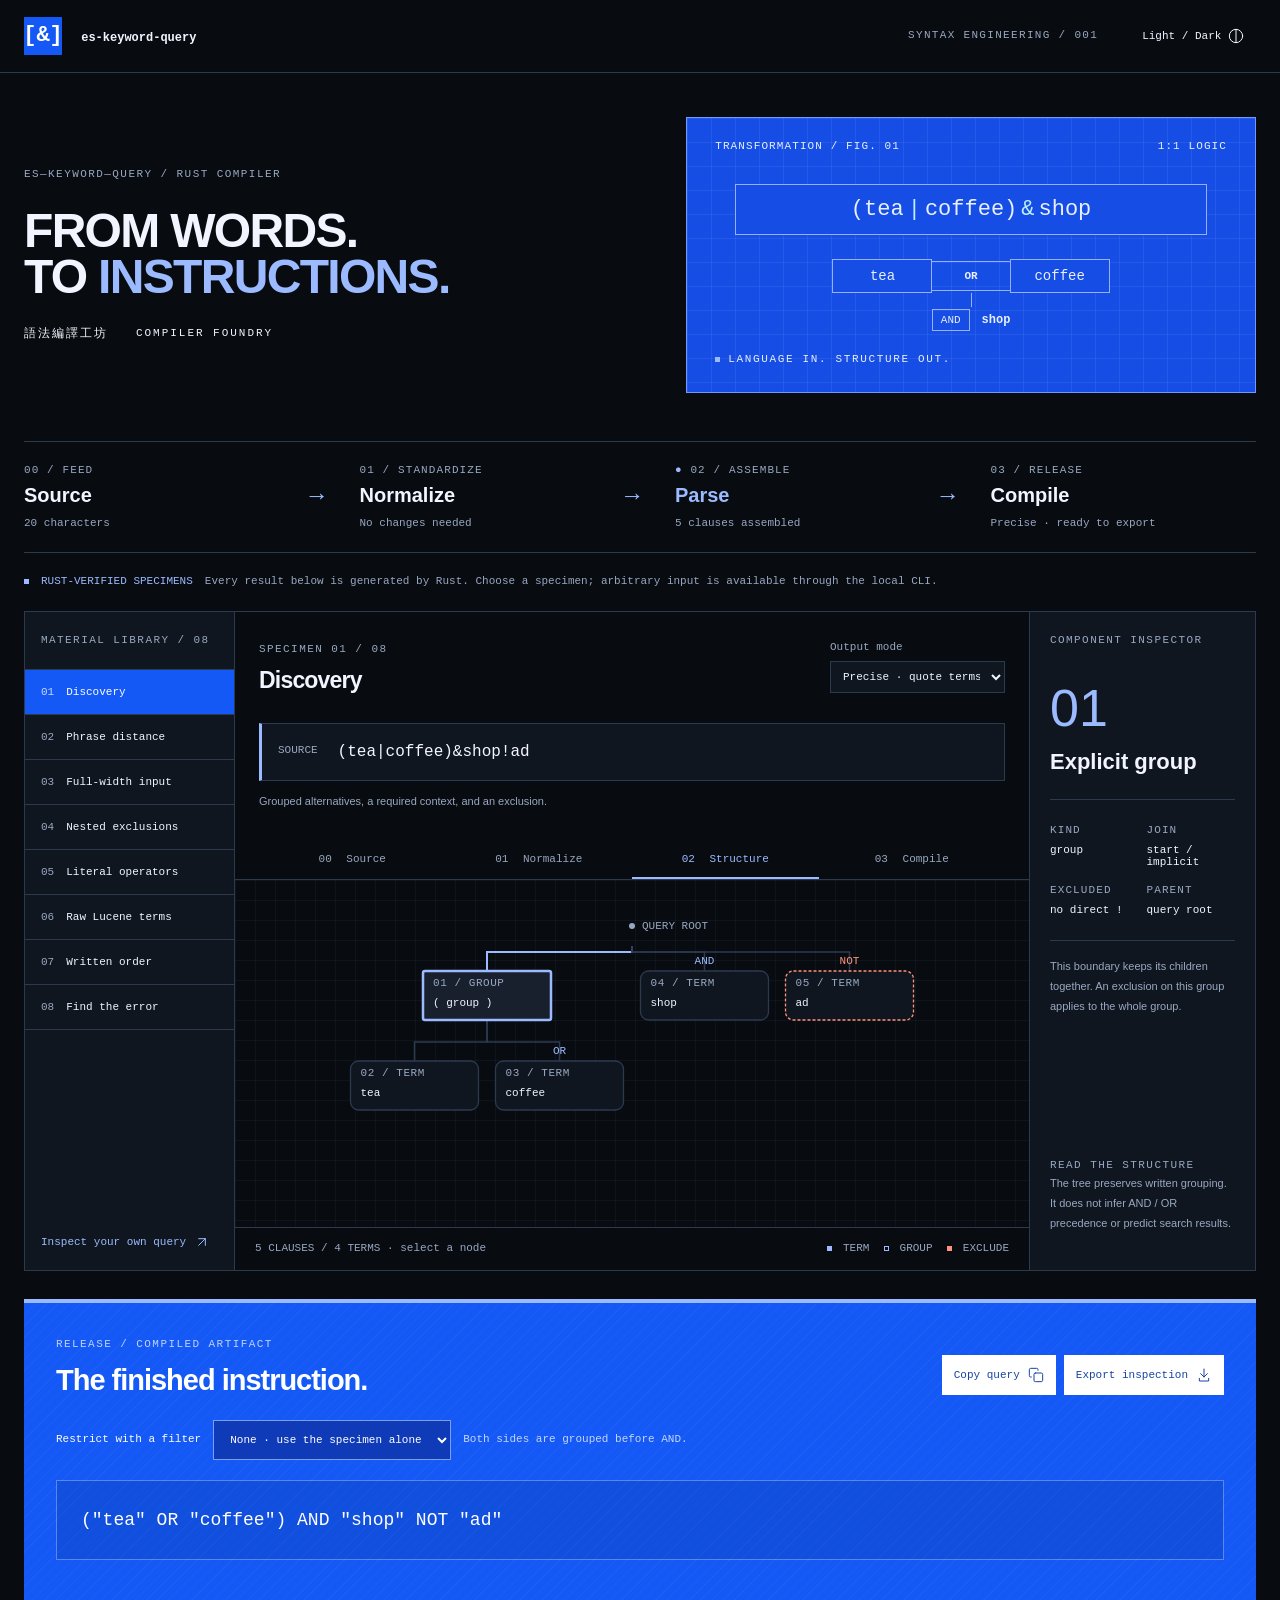
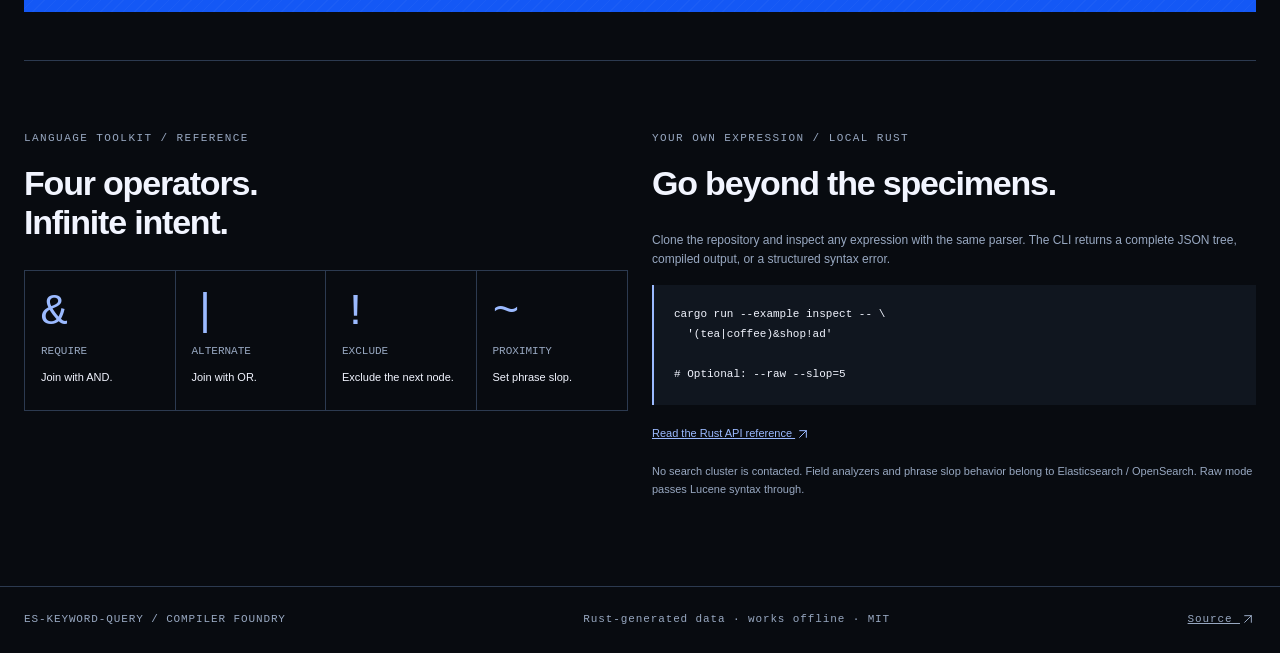
==== commit 99b1d977: "Refine compiler workbench styles and selection motion" ====
--- a/docs/index.html
+++ b/docs/index.html
@@ -12,7 +12,7 @@
       <a href="../README.md" class="brand"><span>[&]</span> es-keyword-query</a
       ><span class="edition">SYNTAX ENGINEERING / 001</span
       ><button id="theme" aria-label="Switch color theme">
-        Light / Dark ◐
+        Light / Dark <svg class="lucide" width="16" height="16" viewBox="0 0 24 24" fill="none" stroke="currentColor" stroke-width="1.5" stroke-linecap="round" stroke-linejoin="round" aria-hidden="true"><circle cx="12" cy="12" r="10"/><path d="M12 2v20"/></svg>
       </button>
     </header>
     <main>
@@ -76,7 +76,7 @@
         <aside class="specimen-drawer">
           <div class="panel-kicker">MATERIAL LIBRARY / 08</div>
           <div id="specimens" class="specimens"></div>
-          <a class="cli-link" href="#local-cli">Inspect your own query ↘</a>
+          <a class="cli-link" href="#local-cli">Inspect your own query <svg class="lucide" width="16" height="16" viewBox="0 0 24 24" fill="none" stroke="currentColor" stroke-width="1.5" stroke-linecap="round" stroke-linejoin="round" aria-hidden="true"><path d="M7 7h10v10M7 17 17 7"/></svg></a>
         </aside>
         <div class="explorer">
           <div class="specimen-heading">
@@ -141,8 +141,8 @@
             <h2>The finished instruction.</h2>
           </div>
           <div class="output-actions">
-            <button id="copy">Copy query ↗</button
-            ><button id="download">Export inspection ↓</button>
+            <button id="copy">Copy query <svg class="lucide" width="16" height="16" viewBox="0 0 24 24" fill="none" stroke="currentColor" stroke-width="1.5" stroke-linecap="round" stroke-linejoin="round" aria-hidden="true"><rect x="9" y="9" width="13" height="13" rx="2"/><path d="M5 15H4a2 2 0 0 1-2-2V4a2 2 0 0 1 2-2h9a2 2 0 0 1 2 2v1"/></svg></button
+            ><button id="download">Export inspection <svg class="lucide" width="16" height="16" viewBox="0 0 24 24" fill="none" stroke="currentColor" stroke-width="1.5" stroke-linecap="round" stroke-linejoin="round" aria-hidden="true"><path d="M12 3v12m-5-5 5 5 5-5M5 17v4h14v-4"/></svg></button>
           </div>
         </div>
         <div class="filter-row">
@@ -191,7 +191,7 @@
 
 # Optional: --raw --slop=5</pre
           >
-          <a href="../README.md">Read the Rust API reference ↗</a>
+          <a href="../README.md">Read the Rust API reference <svg class="lucide" width="16" height="16" viewBox="0 0 24 24" fill="none" stroke="currentColor" stroke-width="1.5" stroke-linecap="round" stroke-linejoin="round" aria-hidden="true"><path d="M7 7h10v10M7 17 17 7"/></svg></a>
           <p class="footnote">
             No search cluster is contacted. Field analyzers and phrase slop
             behavior belong to Elasticsearch / OpenSearch. Raw mode passes
@@ -203,7 +203,7 @@
     <footer>
       <span>ES-KEYWORD-QUERY / COMPILER FOUNDRY</span
       ><span>Rust-generated data · works offline · MIT</span
-      ><a href="https://github.com/NatLee/es-keyword-query">Source ↗</a>
+      ><a href="https://github.com/NatLee/es-keyword-query">Source <svg class="lucide" width="16" height="16" viewBox="0 0 24 24" fill="none" stroke="currentColor" stroke-width="1.5" stroke-linecap="round" stroke-linejoin="round" aria-hidden="true"><path d="M7 7h10v10M7 17 17 7"/></svg></a>
     </footer>
     <script src="atlas-data.js"></script>
     <script src="atlas.js"></script>
--- a/docs/atlas.css
+++ b/docs/atlas.css
@@ -1,10 +1,4 @@
-@font-face {
-  font-family: "Barlow Condensed";
-  font-style: normal;
-  font-weight: 800;
-  font-display: swap;
-  src: url("fonts/barlow-condensed-latin-800-normal.woff2") format("woff2");
-}
+
 :root {
   --bg: #080b10;
   --panel: #10161f;
@@ -12,7 +6,7 @@
   --ink: #f2f5ff;
   --muted: #98a8c1;
   --line: #2c3a50;
-  --mint: #77e5ff;
+  --mint: #9bbaff;
   --coral: #ff927c;
   --paper: #1458f5;
   --paperink: #fff;
@@ -70,7 +64,7 @@
   color: var(--ink);
   background: var(--panel);
   border: 1px solid var(--line);
-  padding: 10px;
+  padding: 12px;
   cursor: pointer;
 }
 button:hover,
@@ -98,11 +92,8 @@
 pre {
   white-space: pre-wrap;
 }
-h1,
-h2,
-p {
-  margin-top: 0;
-}
+h1, h2, h3, p { margin-top: 0; margin-bottom: 16px; }
+pre { margin: 16px 0; }
 h2 {
   font-weight: 600;
   letter-spacing: -0.035em;
@@ -110,14 +101,14 @@
 .masthead {
   display: flex;
   align-items: center;
-  gap: 30px;
+  gap: 32px;
   border-bottom: 1px solid var(--line);
-  padding: 17px 4vw;
+  padding: 16px 24px;
   font-size: 12px;
 }
 .brand {
   text-decoration: none;
-  font-weight: 700;
+  font-weight: 600;
 }
 .brand > span {
   display: inline-flex;
@@ -134,7 +125,7 @@
   margin-left: auto;
   letter-spacing: 0.12em;
   color: var(--muted);
-  font-size: 9px;
+  font-size: 11px;
 }
 .masthead button {
   border: 0;
@@ -143,30 +134,30 @@
 main {
   max-width: 1800px;
   margin: auto;
-  padding: 0 4vw 70px;
+  padding: 0 24px 72px;
 }
 .intro {
   display: grid;
   grid-template-columns: 1.12fr 1fr;
-  gap: 7%;
-  padding: 45px 0 34px;
+  gap: 24px;
+  padding: 44px 0 36px;
   align-items: center;
 }
 .eyebrow,
 .panel-kicker,
 .tiny-rule {
-  font-size: 9px;
+  font-size: 11px;
   letter-spacing: 0.13em;
   color: var(--muted);
 }
 .intro h1 {
-  font-family: "Barlow Condensed", "Impact", sans-serif;
+  font-family: "Avenir Next", Verdana, sans-serif;
   text-transform: uppercase;
-  font-size: clamp(58px, 7.4vw, 114px);
-  font-weight: 800;
+  font-size: clamp(32px, 4vw, 48px);
+  font-weight: 600;
   line-height: 0.97;
   letter-spacing: -0.035em;
-  margin: 22px 0 24px;
+  margin: 24px 0 24px;
 }
 .intro h1 em {
   color: var(--mint);
@@ -176,7 +167,7 @@
   display: flex;
   gap: 28px;
   letter-spacing: 0.18em;
-  font-size: 10px;
+  font-size: 11px;
 }
 .intro-subline span:first-child {
   font-size: 12px;
@@ -186,18 +177,18 @@
   background: #164ee5;
   border: 1px solid #7099ff;
   position: relative;
-  padding: 18px 28px;
+  padding: 20px 28px;
   min-height: 276px;
   background-image:
     linear-gradient(#ffffff10 1px, transparent 1px),
     linear-gradient(90deg, #ffffff10 1px, transparent 1px);
   background-size: 24px 24px;
-  box-shadow: 10px 10px 0 var(--panel2);
+  box-shadow: none;
 }
 .schematic-label {
   display: flex;
   justify-content: space-between;
-  font-size: 8px;
+  font-size: 11px;
   letter-spacing: 0.1em;
 }
 .schematic-input {
@@ -206,14 +197,14 @@
     Consolas,
     monospace;
   border: 1px solid #96b0ff;
-  margin: 27px 20px 22px;
-  padding: 13px;
+  margin: 28px 20px 24px;
+  padding: 12px;
   text-align: center;
   background: #164ee5;
 }
 .schematic-input span {
   color: #bbf1ff;
-  padding: 0 3px;
+  padding: 0 4px;
 }
 .circuit-branches {
   display: flex;
@@ -225,22 +216,22 @@
 }
 .circuit-branches > span {
   border: 1px solid #96b0ff;
-  padding: 7px 18px;
+  padding: 8px 20px;
   min-width: 100px;
   text-align: center;
   background: #164ee5;
 }
 .circuit-branches b {
-  font-size: 10px;
+  font-size: 11px;
   border-block: 1px solid #96b0ff;
-  padding: 6px 30px;
+  padding: 8px 32px;
 }
 .circuit-output {
   display: flex;
   align-items: center;
   justify-content: center;
   margin: 0 auto 20px;
-  padding-top: 14px;
+  padding-top: 16px;
   gap: 12px;
   font: 12px monospace;
   position: relative;
@@ -254,15 +245,15 @@
   border-left: 1px solid #96b0ff;
 }
 .circuit-output > span {
-  font-size: 9px;
+  font-size: 11px;
   border: 1px solid #96b0ff;
-  padding: 2px 6px;
+  padding: 4px 8px;
 }
 .schematic-foot {
-  font-size: 8px;
+  font-size: 11px;
   letter-spacing: 0.15em;
   display: flex;
-  gap: 7px;
+  gap: 8px;
   align-items: center;
 }
 .schematic-foot i,
@@ -271,7 +262,7 @@
   height: 5px;
   background: var(--mint);
   display: inline-block;
-  box-shadow: 0 0 9px #77e5ff;
+  box-shadow: none;
   flex-shrink: 0;
 }
 .production-line {
@@ -279,20 +270,20 @@
   grid-template-columns: 1fr 30px 1fr 30px 1fr 30px 1fr;
   border-block: 1px solid var(--line);
   padding: 20px 0;
-  margin-top: 10px;
+  margin-top: 12px;
   align-items: center;
 }
 .production-line > div {
   display: flex;
   flex-direction: column;
-  gap: 2px;
+  gap: 4px;
   padding-left: 20px;
 }
 .production-line > div:first-child {
   padding-left: 0;
 }
 .production-line small {
-  font-size: 8px;
+  font-size: 11px;
   color: var(--muted);
   letter-spacing: 0.1em;
 }
@@ -302,7 +293,7 @@
     sans-serif;
 }
 .production-line span {
-  font-size: 9px;
+  font-size: 11px;
   color: var(--muted);
   margin-top: 4px;
 }
@@ -315,8 +306,8 @@
   display: flex;
   gap: 12px;
   align-items: center;
-  font-size: 9px;
-  padding: 18px 0;
+  font-size: 11px;
+  padding: 20px 0;
   color: var(--muted);
 }
 .atlas-notice strong {
@@ -337,7 +328,7 @@
   flex-direction: column;
 }
 .specimen-drawer > .panel-kicker {
-  padding: 19px 16px;
+  padding: 20px 16px;
   border-bottom: 1px solid var(--line);
 }
 .specimens {
@@ -350,19 +341,19 @@
   display: flex;
   text-align: left;
   align-items: center;
-  gap: 13px;
-  padding: 17px 14px;
-  font-size: 10px;
+  gap: 12px;
+  padding: 16px 16px;
+  font-size: 11px;
   transition: background 0.15s;
 }
 .specimens button > span {
   color: var(--muted);
-  font-size: 9px;
+  font-size: 11px;
 }
 .specimens button[aria-pressed="true"] {
   background: var(--paper);
   color: #fff;
-  box-shadow: inset 3px 0 var(--mint);
+  box-shadow: none;
 }
 .specimens button[aria-pressed="true"] > span {
   color: #c6d8ff;
@@ -374,9 +365,9 @@
   background: var(--paper);
 }
 .cli-link {
-  margin: auto 15px 18px;
+  margin: auto 16px 20px;
   padding-top: 20px;
-  font: 9px monospace;
+  font: 11px monospace;
   text-decoration: none;
   color: var(--mint);
 }
@@ -386,7 +377,7 @@
   flex-direction: column;
 }
 .specimen-heading {
-  padding: 22px 24px;
+  padding: 24px 24px;
   display: flex;
   justify-content: space-between;
   gap: 20px;
@@ -394,33 +385,33 @@
 }
 .specimen-heading h2 {
   font-size: 23px;
-  margin: 5px 0 0;
+  margin: 4px 0 0;
 }
 .mode-label {
-  font: 9px monospace;
+  font: 11px monospace;
   display: flex;
   flex-direction: column;
-  gap: 6px;
+  gap: 8px;
   color: var(--muted);
 }
 .mode-label select {
   max-width: 175px;
-  font-size: 9px;
+  font-size: 11px;
   padding: 8px;
 }
 .input-strip {
   margin: 0 24px;
   border: 1px solid var(--line);
   border-left: 3px solid var(--mint);
-  padding: 14px;
-  display: flex;
-  gap: 18px;
+  padding: 16px;
+  display: flex;
+  gap: 20px;
   background: var(--panel);
 }
 .input-strip > span {
-  font: 8px monospace;
-  color: var(--muted);
-  padding-top: 5px;
+  font: 11px monospace;
+  color: var(--muted);
+  padding-top: 4px;
 }
 .input-strip code {
   font-size: 16px;
@@ -445,10 +436,10 @@
   background: transparent;
   padding: 12px 0;
   color: var(--muted);
-  font-size: 9px;
+  font-size: 11px;
 }
 .stages button > span {
-  margin-left: 6px;
+  margin-left: 8px;
 }
 .stages button[aria-selected="true"] {
   border-color: var(--mint);
@@ -481,7 +472,7 @@
 }
 .root-node {
   fill: var(--muted);
-  font: 8px monospace;
+  font: 11px monospace;
 }
 .node {
   cursor: pointer;
@@ -494,16 +485,16 @@
 }
 .node text {
   fill: var(--ink);
-  font: 10px monospace;
+  font: 11px monospace;
 }
 .node .node-kind {
   fill: var(--muted);
-  font-size: 7px;
+  font-size: 11px;
   letter-spacing: 0.05em;
 }
 .node .node-op {
   fill: var(--mint);
-  font-size: 8px;
+  font-size: 11px;
 }
 .node.exclude rect {
   stroke: var(--coral);
@@ -520,13 +511,13 @@
   stroke-width: 2.5;
 }
 .diagram-footer {
-  padding: 12px 18px;
+  padding: 12px 20px;
   border-top: 1px solid var(--line);
   display: flex;
   flex-wrap: wrap;
   justify-content: space-between;
   gap: 8px;
-  font-size: 7px;
+  font-size: 11px;
   color: var(--muted);
 }
 .diagram-footer i {
@@ -546,17 +537,17 @@
 .inspector {
   border-left: 1px solid var(--line);
   background: var(--panel);
-  padding: 19px 20px;
+  padding: 20px 20px;
   display: flex;
   flex-direction: column;
 }
 .clause-number {
   font:
-    52px/1.2 "Barlow Condensed",
-    "Impact",
+    52px/1.2 "Avenir Next",
+    Verdana,
     sans-serif;
   color: var(--mint);
-  margin: 27px 0 6px;
+  margin: 28px 0 8px;
 }
 .clause-label {
   font-size: 22px;
@@ -567,48 +558,48 @@
 .clause-meta {
   display: grid;
   grid-template-columns: 1fr 1fr;
-  gap: 15px 8px;
-  padding: 22px 0;
+  gap: 16px 8px;
+  padding: 24px 0;
   border-block: 1px solid var(--line);
-  margin: 24px 0 17px;
+  margin: 24px 0 16px;
 }
 .clause-meta dt {
-  font: 7px monospace;
+  font: 11px monospace;
   color: var(--muted);
   letter-spacing: 0.1em;
 }
 .clause-meta dd {
-  margin: 6px 0 0;
-  font: 9px monospace;
+  margin: 8px 0 0;
+  font: 11px monospace;
 }
 .clause-output {
   background: var(--bg);
   border: 1px solid var(--line);
-  padding: 10px;
-  font-size: 10px;
+  padding: 12px;
+  font-size: 11px;
 }
 #clause-notes > p,
 .inspector-foot p {
-  font-size: 10px;
+  font-size: 11px;
   color: var(--muted);
   line-height: 1.8;
 }
 .inspector-foot {
   margin-top: auto;
-  padding-top: 26px;
+  padding-top: 28px;
 }
 .stage-explanation {
   padding: 36px;
   width: 100%;
 }
 .stage-explanation > span {
-  font: 9px monospace;
+  font: 11px monospace;
   color: var(--mint);
 }
 .stage-explanation pre {
   font-size: 22px;
   line-height: 1.6;
-  margin: 22px 0;
+  margin: 24px 0;
 }
 .stage-explanation p {
   font-size: 11px;
@@ -630,7 +621,7 @@
   margin-top: 28px;
   background: var(--paper);
   color: var(--paperink);
-  padding: 26px 30px;
+  padding: 28px 32px;
   position: relative;
 }
 .output-workbench:before {
@@ -658,7 +649,7 @@
 }
 .output-header h2 {
   font-size: 29px;
-  margin: 5px 0 16px;
+  margin: 4px 0 16px;
 }
 .output-actions {
   display: flex;
@@ -668,7 +659,7 @@
   background: #fff;
   color: #1843a2;
   border: 0;
-  font-size: 10px;
+  font-size: 11px;
   padding: 12px;
 }
 .filter-row {
@@ -676,17 +667,17 @@
   align-items: center;
   flex-wrap: wrap;
   gap: 12px;
-  font-size: 9px;
+  font-size: 11px;
 }
 .filter-row select {
   background: #0f3bb9;
   color: #fff;
   border: 1px solid #7c9ff3;
-  font-size: 9px;
+  font-size: 11px;
 }
 .filter-row > span {
   color: #c6d6ff;
-  font-size: 8px;
+  font-size: 11px;
 }
 .output-workbench pre {
   font-size: 18px;
@@ -694,23 +685,23 @@
   padding: 24px;
   border: 1px solid #ffffff50;
   background: #0a298532;
-  margin: 18px 0 0;
+  margin: 20px 0 0;
 }
 .output-workbench #copy-status {
-  font: 10px monospace;
-  margin: 7px 0 0;
+  font: 11px monospace;
+  margin: 8px 0 0;
   min-height: 16px;
 }
 .field-guide {
   display: grid;
   grid-template-columns: 1fr 1fr;
-  gap: 7%;
-  padding: 65px 0 0;
+  gap: 24px;
+  padding: 64px 0 0;
 }
 .field-guide h2 {
   font-size: 34px;
   line-height: 1.15;
-  margin: 15px 0 26px;
+  margin: 16px 0 28px;
 }
 .operator-grid {
   display: grid;
@@ -718,7 +709,7 @@
   border: 1px solid var(--line);
 }
 .operator-grid > div {
-  padding: 15px 14px;
+  padding: 16px 16px;
   border-right: 1px solid var(--line);
 }
 .operator-grid > div:last-child {
@@ -730,12 +721,12 @@
   color: var(--mint);
 }
 .operator-grid span {
-  font: 7px monospace;
+  font: 11px monospace;
   color: var(--muted);
 }
 .operator-grid p {
-  font-size: 10px;
-  margin: 7px 0;
+  font-size: 11px;
+  margin: 8px 0;
 }
 .local-cli > p {
   font-size: 12px;
@@ -744,7 +735,7 @@
 .local-cli pre {
   background: var(--panel);
   border-left: 2px solid var(--mint);
-  padding: 18px;
+  padding: 20px;
   font-size: 11px;
   line-height: 1.8;
 }
@@ -753,16 +744,16 @@
   color: var(--mint);
 }
 .local-cli .footnote {
-  font-size: 10px;
+  font-size: 11px;
   margin-top: 20px;
 }
 footer {
   border-top: 1px solid var(--line);
-  padding: 22px 4vw;
+  padding: 24px 24px;
   display: flex;
   justify-content: space-between;
   gap: 20px;
-  font-size: 8px;
+  font-size: 11px;
   letter-spacing: 0.08em;
   color: var(--muted);
 }
@@ -787,13 +778,13 @@
     margin: 0;
     font-size: 35px;
     float: left;
-    margin-right: 14px;
+    margin-right: 16px;
   }
   .clause-label {
     font-size: 18px;
   }
   .clause-meta {
-    margin: 15px 0;
+    margin: 16px 0;
     display: flex;
     flex-wrap: wrap;
     justify-content: space-between;
@@ -803,7 +794,7 @@
     padding-top: 0;
   }
   .foundry-schematic {
-    padding-inline: 14px;
+    padding-inline: 16px;
   }
   .schematic-input {
     font-size: 17px;
@@ -819,31 +810,31 @@
     width: 145px;
   }
   .edition {
-    font-size: 8px;
+    font-size: 11px;
   }
 }
 @media (max-width: 700px) {
   .masthead {
-    padding: 12px 5vw;
-    gap: 10px;
-    font-size: 9px;
+    padding: 12px 24px;
+    gap: 12px;
+    font-size: 11px;
   }
   .brand > span {
     width: 30px;
     height: 30px;
     font-size: 17px;
-    margin-right: 7px;
+    margin-right: 8px;
   }
   .edition {
     display: none;
   }
   .masthead button {
     margin-left: auto;
-    font-size: 8px;
-    padding: 5px;
+    font-size: 11px;
+    padding: 4px;
   }
   main {
-    padding: 0 5vw 40px;
+    padding: 0 24px 40px;
   }
   .intro {
     grid-template-columns: 1fr;
@@ -851,28 +842,28 @@
     padding-top: 28px;
   }
   .intro h1 {
-    font-size: clamp(54px, 13vw, 86px);
-    margin-block: 18px;
+    font-size: clamp(32px, 4vw, 48px);
+    margin-block: 20px;
   }
   .intro-subline {
-    font-size: 8px;
+    font-size: 11px;
     gap: 16px;
   }
   .foundry-schematic {
     min-height: 0;
-    padding: 15px 22px;
-    box-shadow: 6px 6px 0 var(--panel2);
+    padding: 16px 24px;
+    box-shadow: none;
   }
   .schematic-input {
-    margin: 18px 0;
+    margin: 20px 0;
     font-size: 17px;
   }
   .circuit-output {
-    margin-bottom: 14px;
+    margin-bottom: 16px;
   }
   .production-line {
     grid-template-columns: 1fr 20px 1fr;
-    gap: 17px 8px;
+    gap: 16px 8px;
     padding: 20px 0;
   }
   .production-line > div {
@@ -888,12 +879,12 @@
     font-size: 18px;
   }
   .production-line span {
-    font-size: 8px;
+    font-size: 11px;
   }
   .atlas-notice {
     flex-wrap: wrap;
     gap: 8px;
-    font-size: 8px;
+    font-size: 11px;
   }
   .atlas-notice > span:last-child {
     width: 100%;
@@ -913,7 +904,7 @@
   .specimens button {
     padding: 12px;
     gap: 8px;
-    font-size: 9px;
+    font-size: 11px;
   }
   .specimens button:nth-child(odd) {
     border-right: 1px solid var(--line);
@@ -926,43 +917,43 @@
     margin: 0 12px;
   }
   .specimen-heading {
-    padding: 18px 14px;
+    padding: 20px 16px;
     gap: 8px;
   }
   .specimen-heading h2 {
     font-size: 20px;
   }
   .specimen-heading .panel-kicker {
-    font-size: 8px;
+    font-size: 11px;
   }
   .mode-label {
-    font-size: 8px;
+    font-size: 11px;
   }
   .mode-label select {
     max-width: 128px;
-    font-size: 8px;
-    padding: 6px;
+    font-size: 11px;
+    padding: 8px;
   }
   .input-strip {
-    margin: 0 14px;
+    margin: 0 16px;
     padding: 12px;
-    gap: 10px;
+    gap: 12px;
   }
   .input-strip code {
     font-size: 13px;
   }
   .specimen-note {
-    padding: 12px 14px;
-    font-size: 10px;
+    padding: 12px 16px;
+    font-size: 11px;
   }
   .stages {
-    padding: 0 14px;
+    padding: 0 16px;
   }
   .stages button {
-    font-size: 8px;
+    font-size: 11px;
   }
   .stages button span {
-    margin-left: 3px;
+    margin-left: 4px;
   }
   .stage-panel {
     min-height: 280px;
@@ -975,7 +966,7 @@
     padding: 20px;
   }
   .inspector > .panel-kicker {
-    margin-bottom: 18px;
+    margin-bottom: 20px;
   }
   .clause-number {
     font-size: 36px;
@@ -984,20 +975,20 @@
     min-height: 40px;
   }
   .clause-meta {
-    margin-top: 14px;
+    margin-top: 16px;
   }
   .inspector-foot {
-    margin-top: 18px;
+    margin-top: 20px;
   }
   .stage-explanation,
   .error-pane {
-    padding: 25px;
+    padding: 24px;
   }
   .stage-explanation pre {
     font-size: 18px;
   }
   .output-workbench {
-    padding: 22px 18px;
+    padding: 24px 20px;
   }
   .output-header {
     display: block;
@@ -1009,8 +1000,8 @@
     margin: 8px 0 20px;
   }
   .output-actions button {
-    font-size: 8px;
-    padding: 10px;
+    font-size: 11px;
+    padding: 12px;
   }
   .filter-row {
     display: block;
@@ -1021,85 +1012,75 @@
     max-width: 100%;
   }
   .output-workbench pre {
-    padding: 15px;
+    padding: 16px;
     font-size: 14px;
   }
   .field-guide {
     grid-template-columns: 1fr;
     gap: 40px;
-    padding-top: 42px;
+    padding-top: 44px;
   }
   .field-guide h2 {
     font-size: 30px;
   }
+  .operator-grid { grid-template-columns: repeat(2, minmax(0, 1fr)); }
   .operator-grid > div {
-    padding: 10px;
+    padding: 12px;
   }
   .operator-grid b {
     font-size: 35px;
   }
   .operator-grid p {
-    font-size: 9px;
+    font-size: 11px;
   }
   footer {
     flex-wrap: wrap;
-    padding: 20px 5vw;
-    font-size: 7px;
+    padding: 20px 24px;
+    font-size: 11px;
   }
   .intro-subline {
     justify-content: space-between;
   }
   .diagram-footer {
-    font-size: 7px;
+    font-size: 11px;
   }
 }
 @media (prefers-reduced-motion: no-preference) {
-  .intro {
-    animation: arrive 0.5s ease-out;
-  }
-  .production-line {
-    animation: arrive 0.7s ease-out;
-  }
-  .atlas {
-    animation: arrive 0.9s ease-out;
-  }
-  @keyframes arrive {
-    from {
-      opacity: 0;
-      transform: translateY(8px);
-    }
-    to {
-      opacity: 1;
-      transform: translateY(0);
-    }
+  #stage-panel > .stage-explanation, #stage-panel > .error-pane {
+    animation: stage-enter 180ms ease-out;
+  }
+  #clause-notes > .clause-label, #clause-notes > .clause-meta {
+    animation: stage-enter 160ms ease-out;
+  }
+  .node.selected rect { animation: clause-select 180ms ease-out; }
+  @keyframes stage-enter {
+    from { opacity: .65; transform: translateY(4px); }
+    to { opacity: 1; transform: translateY(0); }
+  }
+  @keyframes clause-select {
+    from { stroke-width: 4; }
+    to { stroke-width: 2; }
   }
 }
 .intro > * {
   min-width: 0;
 }
-@media (max-width: 700px) {
-  .intro h1 {
-    font-size: clamp(45px, 12.7vw, 86px);
-  }
-}
-
 .production-line [aria-current="step"] strong {
   color: var(--mint);
 }
 .production-line [aria-current="step"] small:before {
   content: "● ";
-  font-size: 7px;
+  font-size: 11px;
   color: var(--mint);
 }
 
-.intro h1 {
-  font-size: clamp(50px, 6.2vw, 98px);
-}
 .headline-line {
   white-space: nowrap;
 }
-@media (max-width: 700px) {
-  .intro h1 {
-    font-size: clamp(35px, 11.6vw, 75px);
-  }
-}
+/* Typography roles retain two real system-font weights. */
+b, strong, h1, h2, h3, h4, h5, h6 { font-weight: 600; }
+.output-workbench { border-top: 4px solid var(--mint); }
+.field-guide { border-top: 1px solid var(--line); margin-top: 48px; }
+
+.lucide { vertical-align: middle; flex-shrink: 0; }
+.output-actions button, .cli-link { display: inline-flex; align-items: center; gap: 8px; }
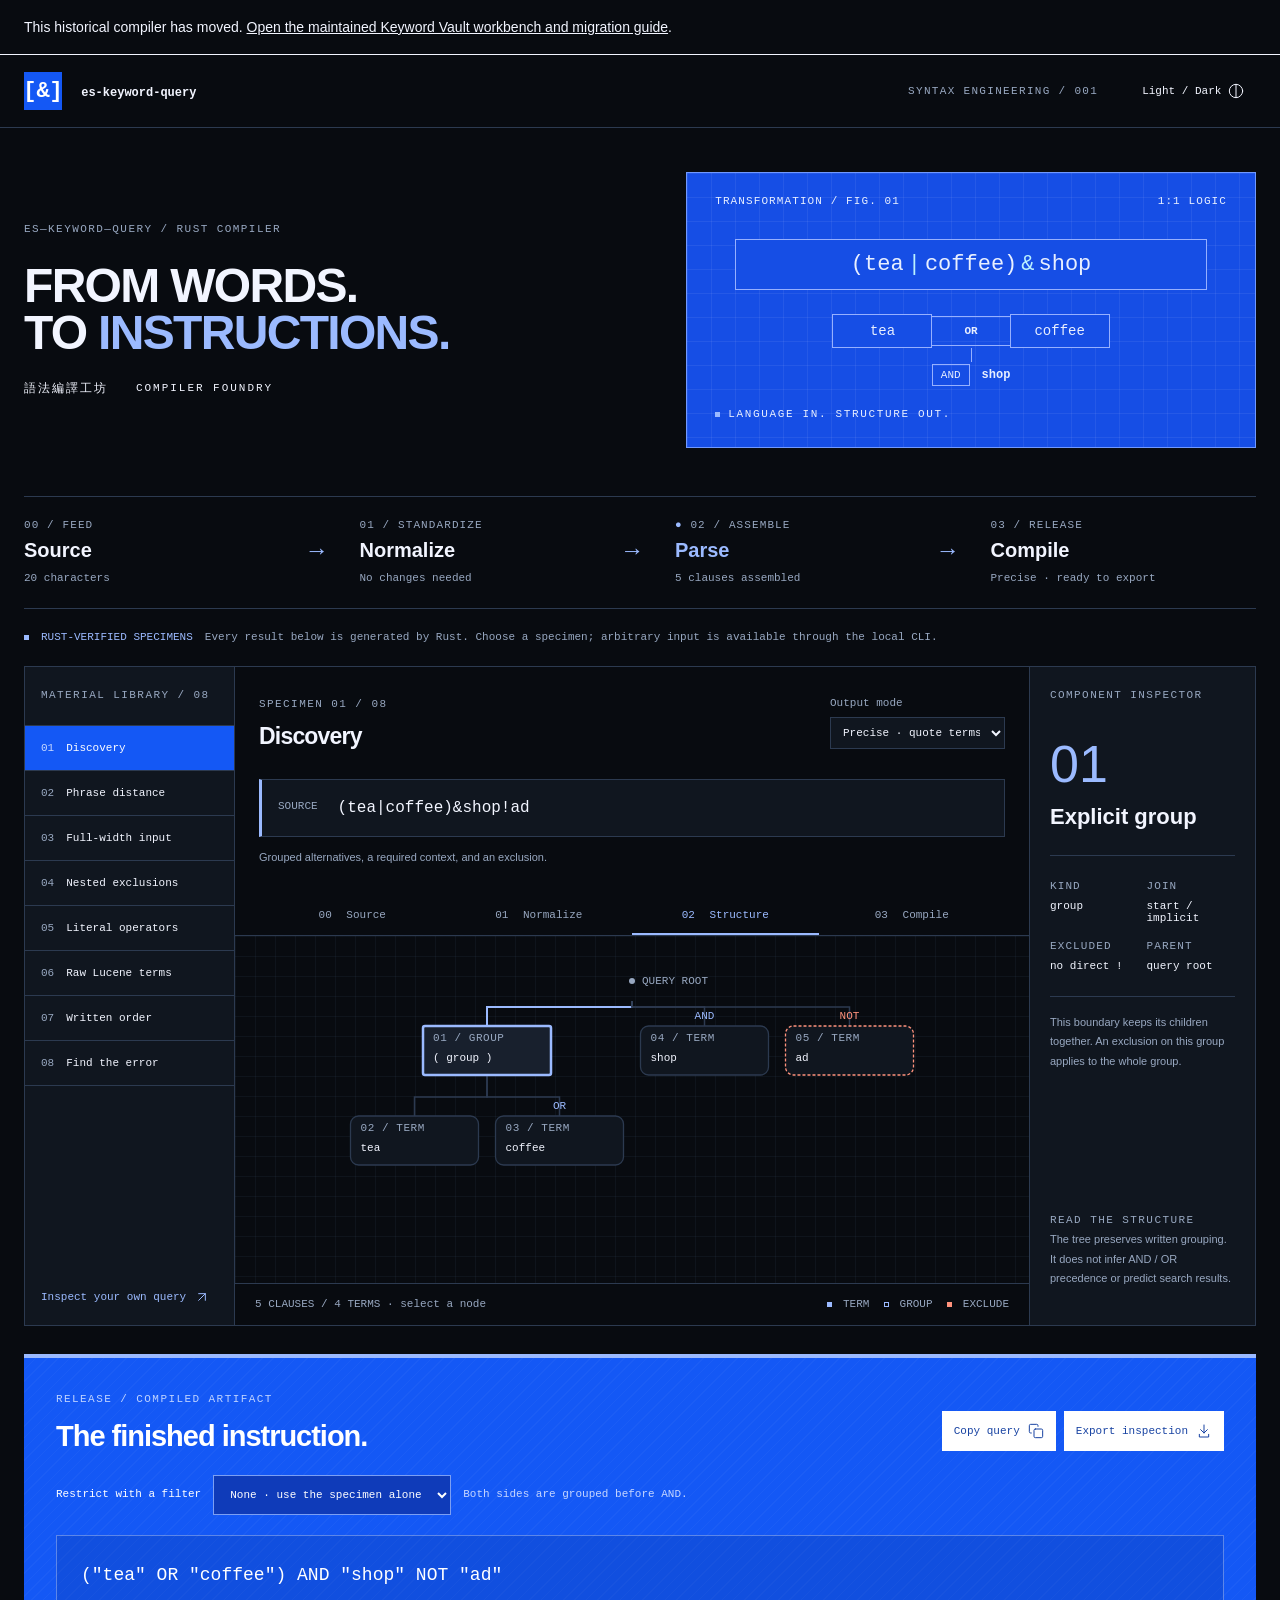
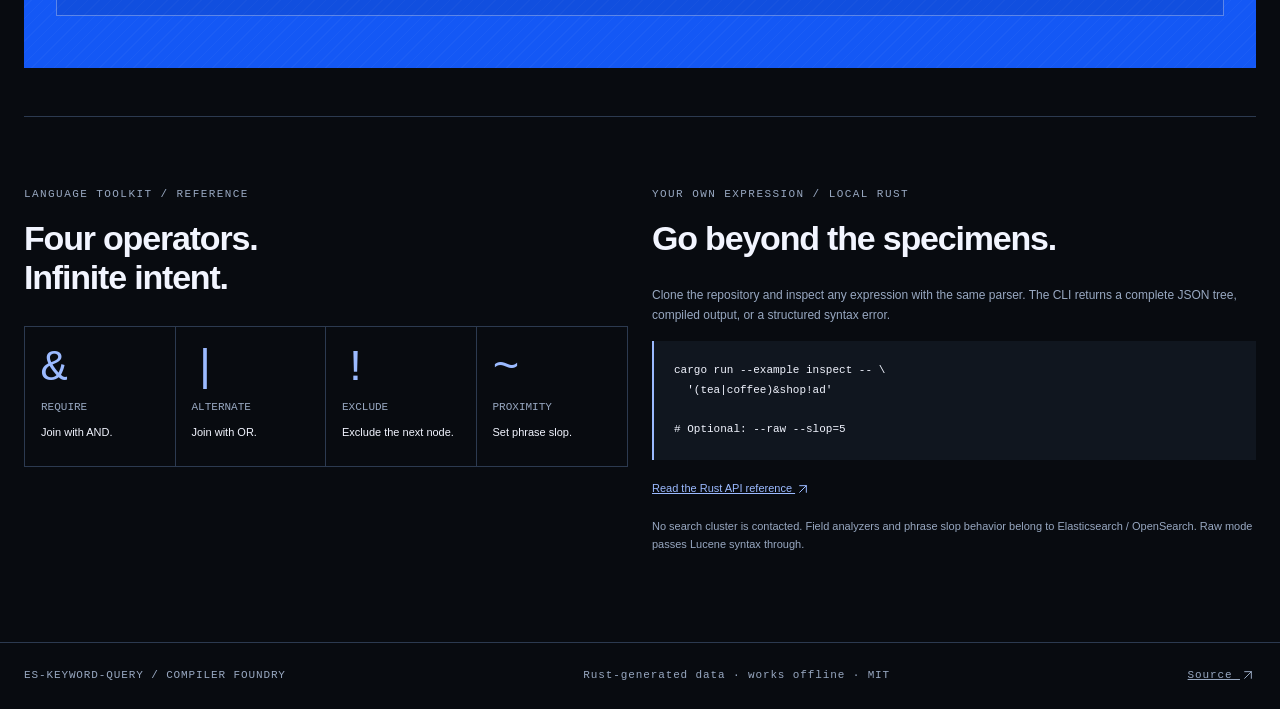
==== commit 085c264f: "docs: point compiler users to consolidated Keyword Vault" ====
--- a/docs/index.html
+++ b/docs/index.html
@@ -8,6 +8,7 @@
     <link rel="stylesheet" href="atlas.css" />
   </head>
   <body>
+    <aside style="padding:16px 24px;border-bottom:1px solid currentColor;">This historical compiler has moved. <a href="https://github.com/NatLee/keyword-vault">Open the maintained Keyword Vault workbench and migration guide</a>.</aside>
     <header class="masthead">
       <a href="../README.md" class="brand"><span>[&]</span> es-keyword-query</a
       ><span class="edition">SYNTAX ENGINEERING / 001</span
